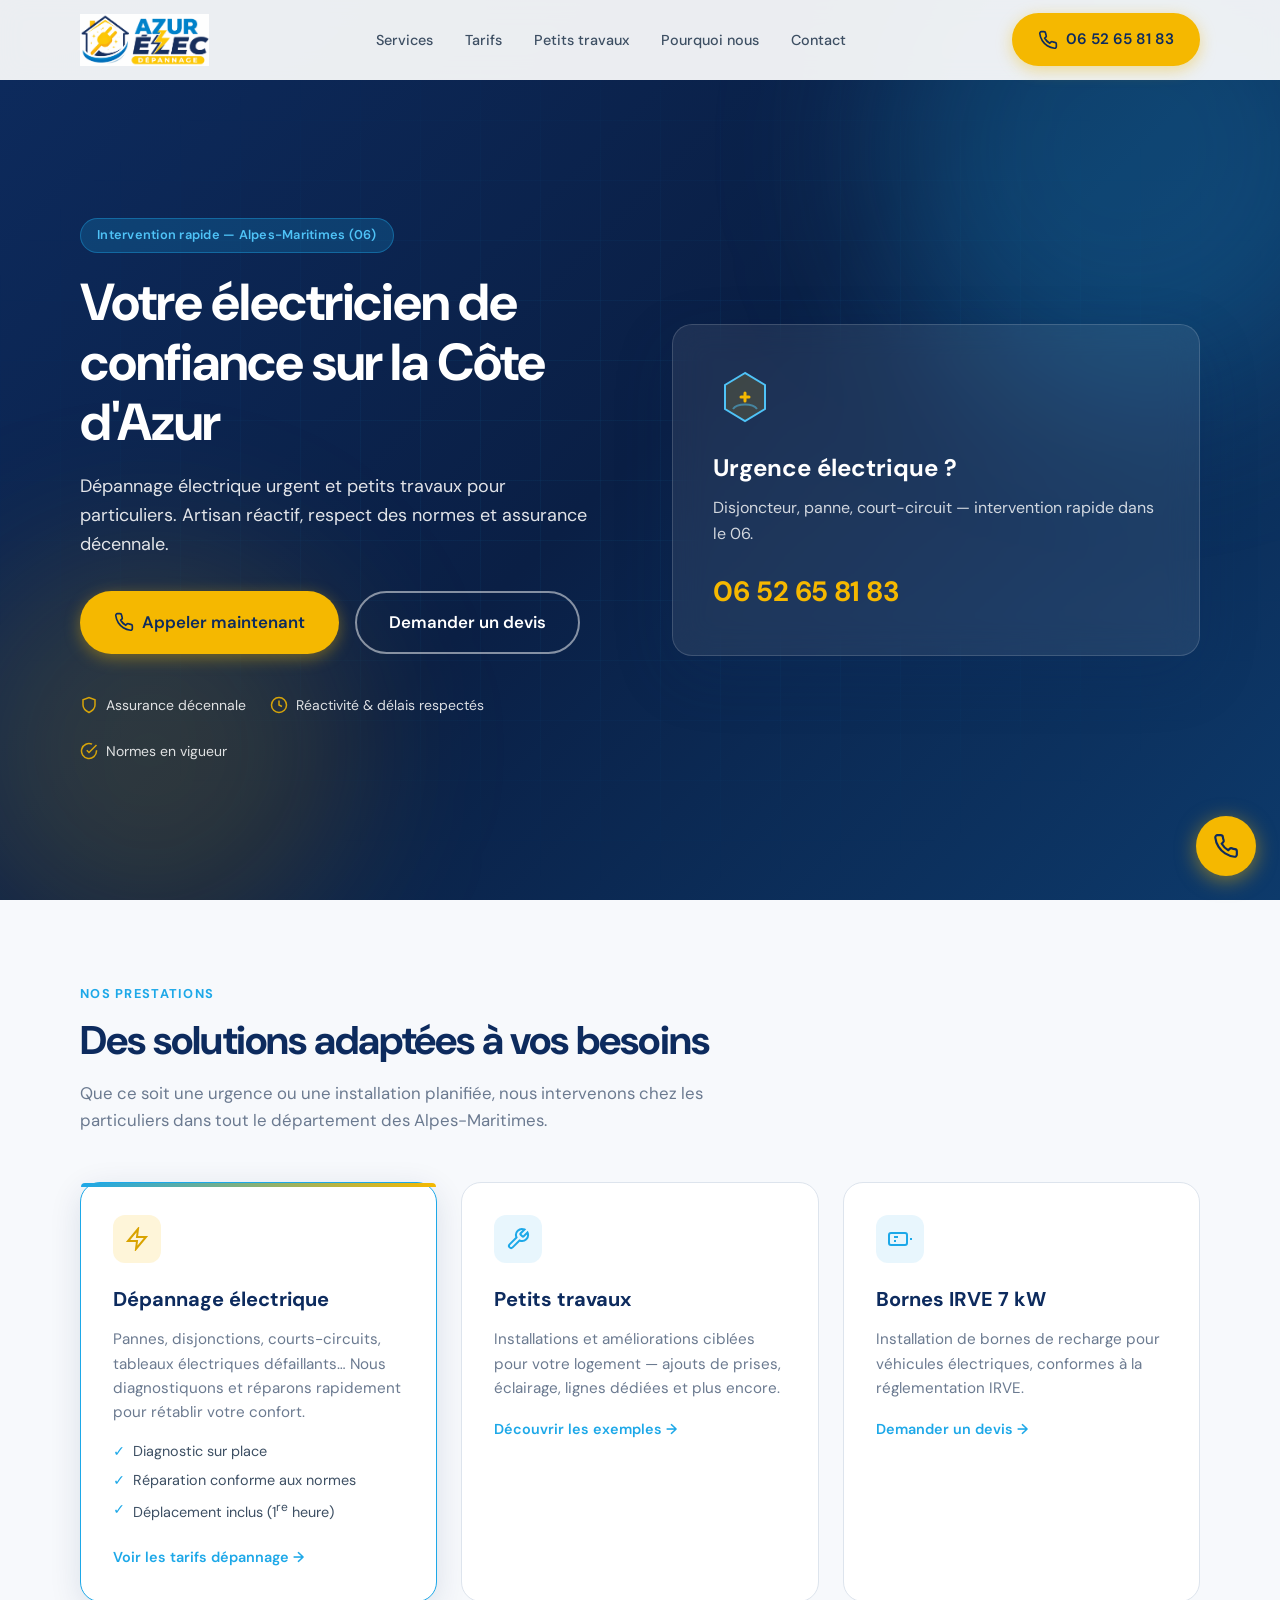
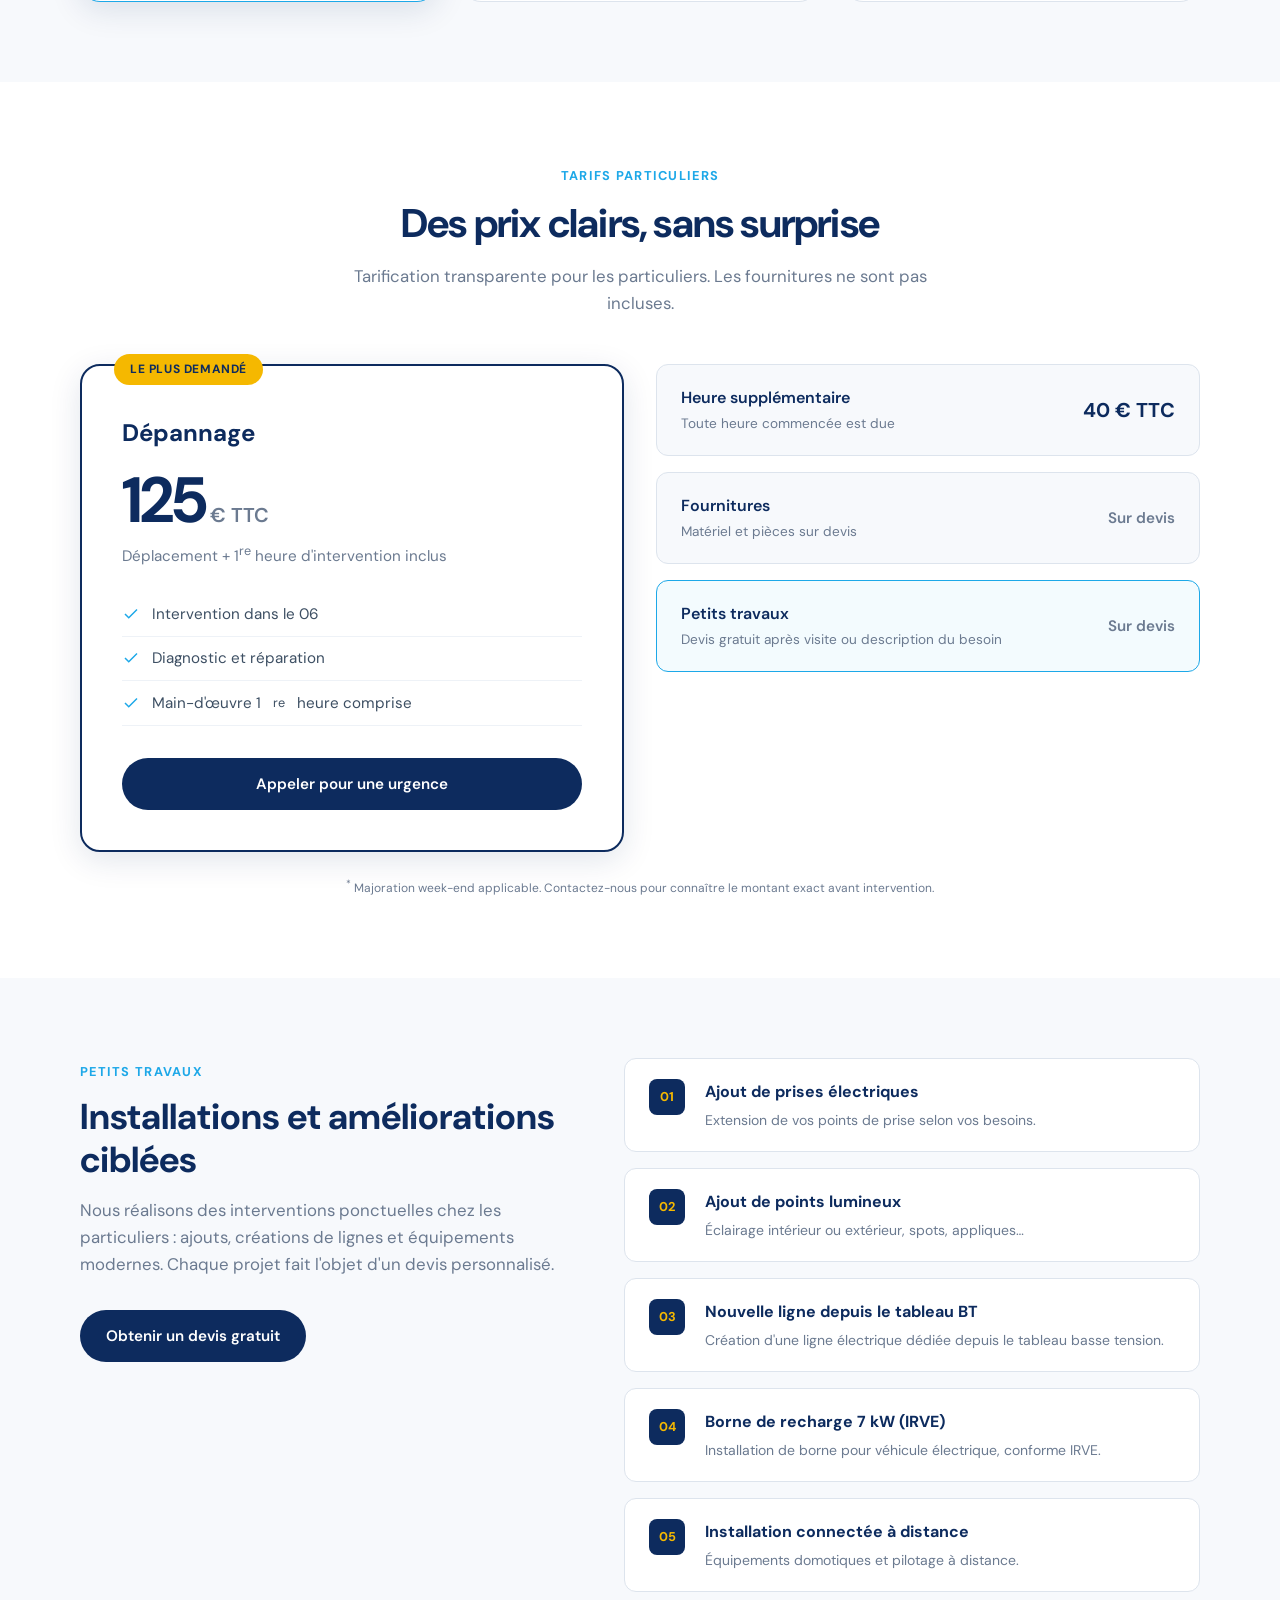
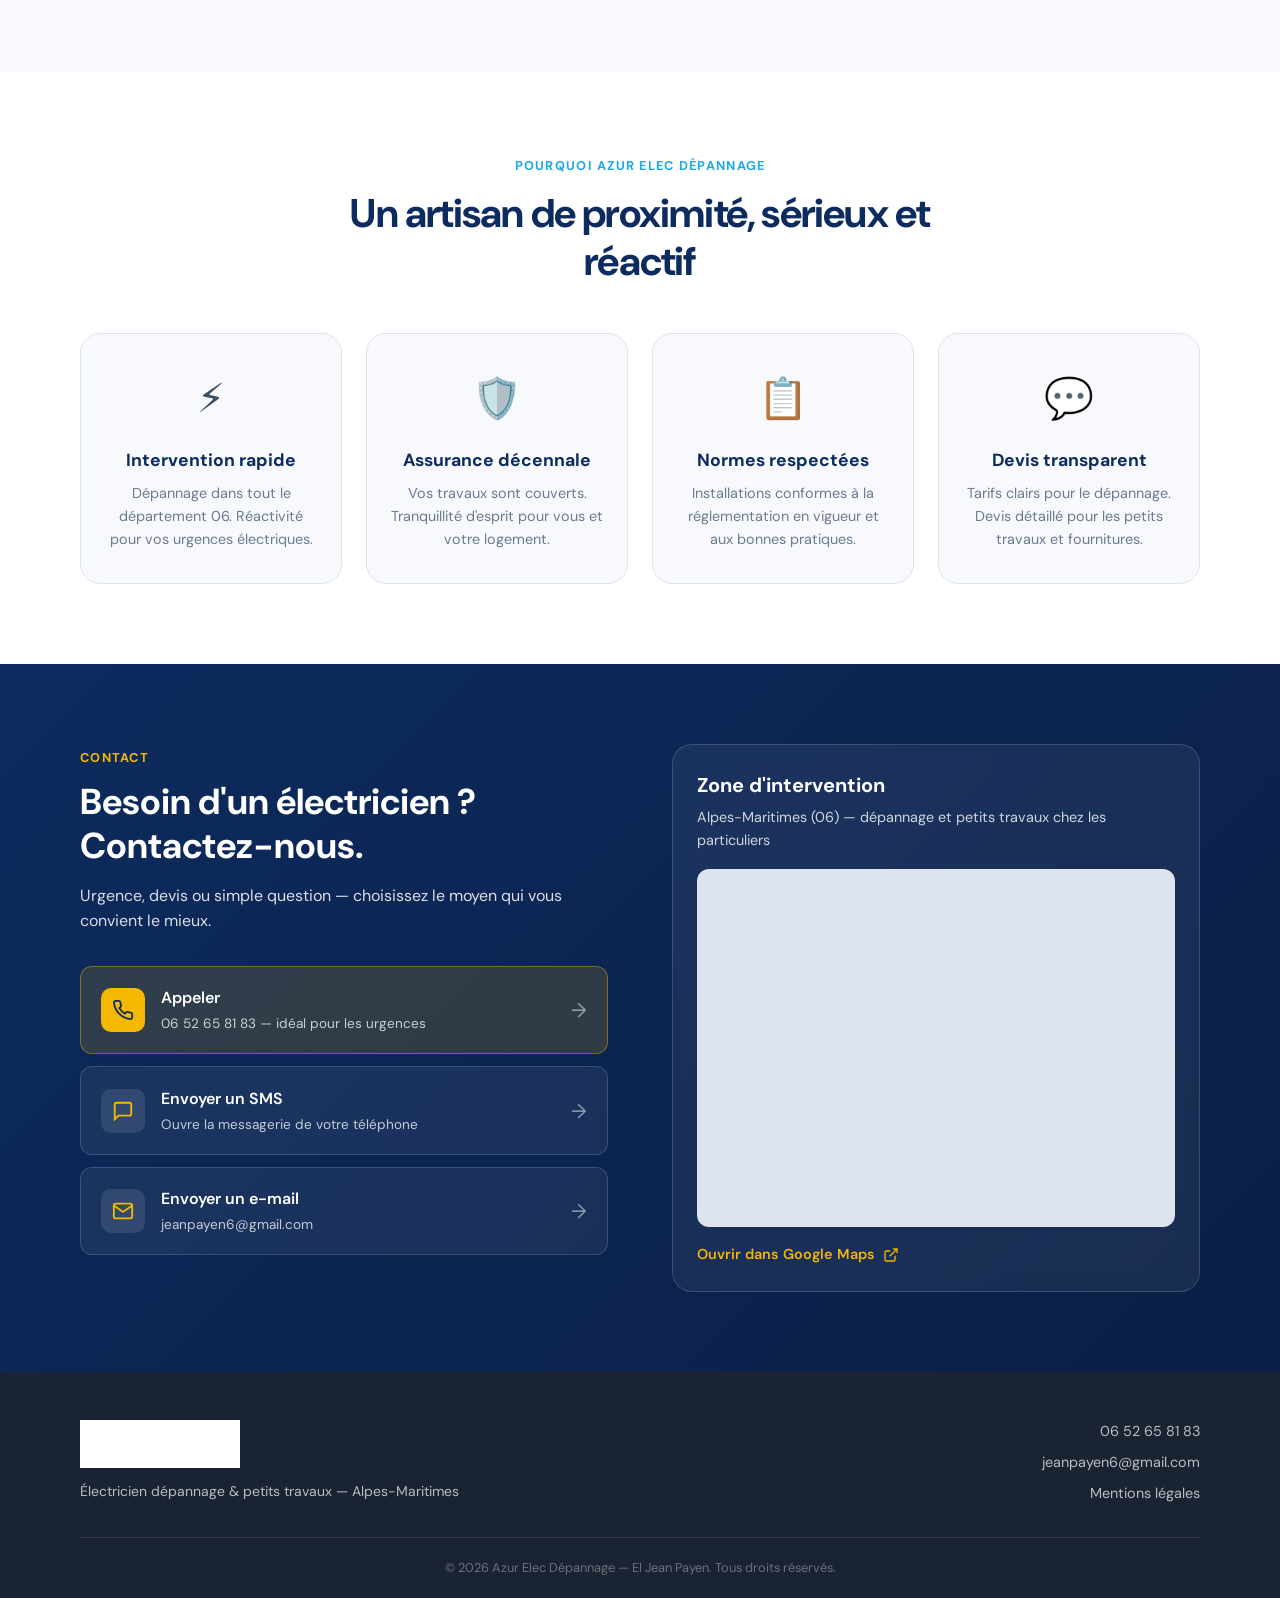
==== site/index.html @ 65d7ab47 "Initial commit : site vitrine Azur Elec Depannage. Deploiement GitHub Pages depuis le dossier site/." ====
<!DOCTYPE html>
<html lang="fr">
<head>
  <meta charset="UTF-8">
  <meta name="viewport" content="width=device-width, initial-scale=1.0">
  <meta name="description" content="Azur Elec Dépannage — électricien dépannage et petits travaux dans les Alpes-Maritimes (06). Intervention rapide, devis transparent. Appelez le 06 52 65 81 83.">
  <meta name="theme-color" content="#0d2b5e">
  <title>Azur Elec Dépannage | Électricien dépannage 06</title>
  <link rel="preconnect" href="https://fonts.googleapis.com">
  <link rel="preconnect" href="https://fonts.gstatic.com" crossorigin>
  <link href="https://fonts.googleapis.com/css2?family=DM+Sans:ital,opsz,wght@0,9..40,400;0,9..40,500;0,9..40,600;0,9..40,700;1,9..40,400&display=swap" rel="stylesheet">
  <link rel="stylesheet" href="css/style.css">
  <link rel="icon" href="assets/logo.png" type="image/png">
  <script type="application/ld+json">
  {
    "@context": "https://schema.org",
    "@type": "Electrician",
    "name": "Azur Elec Dépannage",
    "legalName": "EI Jean Payen",
    "telephone": "+33652658183",
    "email": "jeanpayen6@gmail.com",
    "address": {
      "@type": "PostalAddress",
      "streetAddress": "60 rue François 1er",
      "addressLocality": "Paris",
      "postalCode": "75008",
      "addressCountry": "FR"
    },
    "areaServed": {
      "@type": "AdministrativeArea",
      "name": "Alpes-Maritimes"
    },
    "priceRange": "€€"
  }
  </script>
</head>
<body>
  <a class="skip-link" href="#contenu">Aller au contenu</a>

  <header class="header" id="header">
    <div class="header__inner container">
      <a href="#" class="header__brand" aria-label="Azur Elec Dépannage — Accueil">
        <img src="assets/logo.png" alt="Azur Elec Dépannage" width="200" height="72">
      </a>
      <nav class="nav" id="nav" aria-label="Navigation principale">
        <ul class="nav__list">
          <li><a href="#services">Services</a></li>
          <li><a href="#tarifs">Tarifs</a></li>
          <li><a href="#petits-travaux">Petits travaux</a></li>
          <li><a href="#pourquoi">Pourquoi nous</a></li>
          <li><a href="#contact">Contact</a></li>
        </ul>
      </nav>
      <a href="tel:0652658183" class="btn btn--accent header__cta">
        <svg class="icon" viewBox="0 0 24 24" fill="none" stroke="currentColor" stroke-width="2" aria-hidden="true"><path d="M22 16.92v3a2 2 0 0 1-2.18 2 19.79 19.79 0 0 1-8.63-3.07 19.5 19.5 0 0 1-6-6 19.79 19.79 0 0 1-3.07-8.67A2 2 0 0 1 4.11 2h3a2 2 0 0 1 2 1.72c.127.96.361 1.903.7 2.81a2 2 0 0 1-.45 2.11L8.09 9.91a16 16 0 0 0 6 6l1.27-1.27a2 2 0 0 1 2.11-.45c.907.339 1.85.573 2.81.7A2 2 0 0 1 22 16.92z"/></svg>
        06 52 65 81 83
      </a>
      <button class="burger" id="burger" type="button" aria-label="Ouvrir le menu" aria-expanded="false" aria-controls="nav">
        <span></span><span></span><span></span>
      </button>
    </div>
  </header>

  <main id="contenu">
    <section class="hero">
      <div class="hero__bg" aria-hidden="true">
        <div class="hero__grid"></div>
        <div class="hero__glow hero__glow--1"></div>
        <div class="hero__glow hero__glow--2"></div>
      </div>
      <div class="container hero__content">
        <div class="hero__text">
          <span class="badge">Intervention rapide — Alpes-Maritimes (06)</span>
          <h1>Votre électricien de confiance sur la Côte d'Azur</h1>
          <p class="hero__lead">
            Dépannage électrique urgent et petits travaux pour particuliers.
            Artisan réactif, respect des normes et assurance décennale.
          </p>
          <div class="hero__actions">
            <a href="tel:0652658183" class="btn btn--accent btn--lg">
              <svg class="icon" viewBox="0 0 24 24" fill="none" stroke="currentColor" stroke-width="2" aria-hidden="true"><path d="M22 16.92v3a2 2 0 0 1-2.18 2 19.79 19.79 0 0 1-8.63-3.07 19.5 19.5 0 0 1-6-6 19.79 19.79 0 0 1-3.07-8.67A2 2 0 0 1 4.11 2h3a2 2 0 0 1 2 1.72c.127.96.361 1.903.7 2.81a2 2 0 0 1-.45 2.11L8.09 9.91a16 16 0 0 0 6 6l1.27-1.27a2 2 0 0 1 2.11-.45c.907.339 1.85.573 2.81.7A2 2 0 0 1 22 16.92z"/></svg>
              Appeler maintenant
            </a>
            <a href="#contact" class="btn btn--outline btn--lg btn--light">Demander un devis</a>
          </div>
          <ul class="hero__trust">
            <li>
              <svg viewBox="0 0 24 24" fill="none" stroke="currentColor" stroke-width="2" aria-hidden="true"><path d="M12 22s8-4 8-10V5l-8-3-8 3v7c0 6 8 10 8 10z"/></svg>
              Assurance décennale
            </li>
            <li>
              <svg viewBox="0 0 24 24" fill="none" stroke="currentColor" stroke-width="2" aria-hidden="true"><circle cx="12" cy="12" r="10"/><polyline points="12 6 12 12 16 14"/></svg>
              Réactivité &amp; délais respectés
            </li>
            <li>
              <svg viewBox="0 0 24 24" fill="none" stroke="currentColor" stroke-width="2" aria-hidden="true"><path d="M22 11.08V12a10 10 0 1 1-5.93-9.14"/><polyline points="22 4 12 14.01 9 11.01"/></svg>
              Normes en vigueur
            </li>
          </ul>
        </div>
        <div class="hero__visual" aria-hidden="true">
          <div class="hero__card">
            <div class="hero__card-icon">
              <svg viewBox="0 0 64 64" fill="none" aria-hidden="true">
                <path d="M32 8L12 20v24l20 12 20-12V20L32 8z" stroke="currentColor" stroke-width="2" fill="rgba(245,184,0,0.15)"/>
                <path d="M28 32h8M32 28v8" stroke="#f5b800" stroke-width="3" stroke-linecap="round"/>
                <path d="M20 44c4-6 20-6 24 0" stroke="currentColor" stroke-width="2" opacity="0.5"/>
              </svg>
            </div>
            <p class="hero__card-title">Urgence électrique ?</p>
            <p class="hero__card-text">Disjoncteur, panne, court-circuit — intervention rapide dans le 06.</p>
            <a href="tel:0652658183" class="hero__card-phone">06 52 65 81 83</a>
          </div>
        </div>
      </div>
    </section>

    <section class="section section--alt" id="services">
      <div class="container">
        <header class="section__header">
          <span class="section__label">Nos prestations</span>
          <h2>Des solutions adaptées à vos besoins</h2>
          <p>Que ce soit une urgence ou une installation planifiée, nous intervenons chez les particuliers dans tout le département des Alpes-Maritimes.</p>
        </header>
        <div class="cards">
          <article class="card card--featured">
            <div class="card__icon card__icon--yellow" aria-hidden="true">
              <svg viewBox="0 0 24 24" fill="none" stroke="currentColor" stroke-width="2"><polygon points="13 2 3 14 12 14 11 22 21 10 12 10 13 2"/></svg>
            </div>
            <h3>Dépannage électrique</h3>
            <p>Pannes, disjonctions, courts-circuits, tableaux électriques défaillants… Nous diagnostiquons et réparons rapidement pour rétablir votre confort.</p>
            <ul class="card__list">
              <li>Diagnostic sur place</li>
              <li>Réparation conforme aux normes</li>
              <li>Déplacement inclus (1<sup>re</sup> heure)</li>
            </ul>
            <a href="#tarifs" class="card__link">Voir les tarifs dépannage →</a>
          </article>
          <article class="card">
            <div class="card__icon" aria-hidden="true">
              <svg viewBox="0 0 24 24" fill="none" stroke="currentColor" stroke-width="2"><path d="M14.7 6.3a1 1 0 0 0 0 1.4l1.6 1.6a1 1 0 0 0 1.4 0l3.77-3.77a6 6 0 0 1-7.94 7.94l-6.91 6.91a2.12 2.12 0 0 1-3-3l6.91-6.91a6 6 0 0 1 7.94-7.94l-3.76 3.76z"/></svg>
            </div>
            <h3>Petits travaux</h3>
            <p>Installations et améliorations ciblées pour votre logement — ajouts de prises, éclairage, lignes dédiées et plus encore.</p>
            <a href="#petits-travaux" class="card__link">Découvrir les exemples →</a>
          </article>
          <article class="card">
            <div class="card__icon" aria-hidden="true">
              <svg viewBox="0 0 24 24" fill="none" stroke="currentColor" stroke-width="2"><rect x="1" y="6" width="18" height="12" rx="2"/><line x1="23" y1="13" x2="23" y2="11"/><path d="M6 10h4M6 14h2"/></svg>
            </div>
            <h3>Bornes IRVE 7 kW</h3>
            <p>Installation de bornes de recharge pour véhicules électriques, conformes à la réglementation IRVE.</p>
            <a href="#contact" class="card__link">Demander un devis →</a>
          </article>
        </div>
      </div>
    </section>

    <section class="section" id="tarifs">
      <div class="container">
        <header class="section__header section__header--center">
          <span class="section__label">Tarifs particuliers</span>
          <h2>Des prix clairs, sans surprise</h2>
          <p>Tarification transparente pour les particuliers. Les fournitures ne sont pas incluses.</p>
        </header>
        <div class="pricing">
          <div class="pricing__main">
            <div class="pricing__badge">Le plus demandé</div>
            <h3>Dépannage</h3>
            <div class="pricing__price">
              <span class="pricing__amount">125</span>
              <span class="pricing__currency">€ TTC</span>
            </div>
            <p class="pricing__includes">Déplacement + 1<sup>re</sup> heure d'intervention inclus</p>
            <ul class="pricing__features">
              <li>
                <svg viewBox="0 0 24 24" fill="none" stroke="currentColor" stroke-width="2" aria-hidden="true"><polyline points="20 6 9 17 4 12"/></svg>
                Intervention dans le 06
              </li>
              <li>
                <svg viewBox="0 0 24 24" fill="none" stroke="currentColor" stroke-width="2" aria-hidden="true"><polyline points="20 6 9 17 4 12"/></svg>
                Diagnostic et réparation
              </li>
              <li>
                <svg viewBox="0 0 24 24" fill="none" stroke="currentColor" stroke-width="2" aria-hidden="true"><polyline points="20 6 9 17 4 12"/></svg>
                Main-d'œuvre 1<sup>re</sup> heure comprise
              </li>
            </ul>
            <a href="tel:0652658183" class="btn btn--primary btn--block">Appeler pour une urgence</a>
          </div>
          <div class="pricing__side">
            <div class="pricing__row">
              <div>
                <h4>Heure supplémentaire</h4>
                <p>Toute heure commencée est due</p>
              </div>
              <span class="pricing__row-price">40 € TTC</span>
            </div>
            <div class="pricing__row">
              <div>
                <h4>Fournitures</h4>
                <p>Matériel et pièces sur devis</p>
              </div>
              <span class="pricing__row-price pricing__row-price--muted">Sur devis</span>
            </div>
            <div class="pricing__row pricing__row--highlight">
              <div>
                <h4>Petits travaux</h4>
                <p>Devis gratuit après visite ou description du besoin</p>
              </div>
              <span class="pricing__row-price pricing__row-price--muted">Sur devis</span>
            </div>
          </div>
        </div>
        <p class="pricing__footnote">
          <sup>*</sup> Majoration week-end applicable. Contactez-nous pour connaître le montant exact avant intervention.
        </p>
      </div>
    </section>

    <section class="section section--alt" id="petits-travaux">
      <div class="container">
        <div class="split">
          <div class="split__content">
            <span class="section__label">Petits travaux</span>
            <h2>Installations et améliorations ciblées</h2>
            <p>Nous réalisons des interventions ponctuelles chez les particuliers : ajouts, créations de lignes et équipements modernes. Chaque projet fait l'objet d'un devis personnalisé.</p>
            <a href="#contact" class="btn btn--primary">Obtenir un devis gratuit</a>
          </div>
          <ul class="examples">
            <li class="examples__item">
              <span class="examples__num">01</span>
              <div>
                <strong>Ajout de prises électriques</strong>
                <p>Extension de vos points de prise selon vos besoins.</p>
              </div>
            </li>
            <li class="examples__item">
              <span class="examples__num">02</span>
              <div>
                <strong>Ajout de points lumineux</strong>
                <p>Éclairage intérieur ou extérieur, spots, appliques…</p>
              </div>
            </li>
            <li class="examples__item">
              <span class="examples__num">03</span>
              <div>
                <strong>Nouvelle ligne depuis le tableau BT</strong>
                <p>Création d'une ligne électrique dédiée depuis le tableau basse tension.</p>
              </div>
            </li>
            <li class="examples__item">
              <span class="examples__num">04</span>
              <div>
                <strong>Borne de recharge 7 kW (IRVE)</strong>
                <p>Installation de borne pour véhicule électrique, conforme IRVE.</p>
              </div>
            </li>
            <li class="examples__item">
              <span class="examples__num">05</span>
              <div>
                <strong>Installation connectée à distance</strong>
                <p>Équipements domotiques et pilotage à distance.</p>
              </div>
            </li>
          </ul>
        </div>
      </div>
    </section>

    <section class="section" id="pourquoi">
      <div class="container">
        <header class="section__header section__header--center">
          <span class="section__label">Pourquoi Azur Elec Dépannage</span>
          <h2>Un artisan de proximité, sérieux et réactif</h2>
        </header>
        <div class="features">
          <div class="feature">
            <div class="feature__icon" aria-hidden="true">⚡</div>
            <h3>Intervention rapide</h3>
            <p>Dépannage dans tout le département 06. Réactivité pour vos urgences électriques.</p>
          </div>
          <div class="feature">
            <div class="feature__icon" aria-hidden="true">🛡️</div>
            <h3>Assurance décennale</h3>
            <p>Vos travaux sont couverts. Tranquillité d'esprit pour vous et votre logement.</p>
          </div>
          <div class="feature">
            <div class="feature__icon" aria-hidden="true">📋</div>
            <h3>Normes respectées</h3>
            <p>Installations conformes à la réglementation en vigueur et aux bonnes pratiques.</p>
          </div>
          <div class="feature">
            <div class="feature__icon" aria-hidden="true">💬</div>
            <h3>Devis transparent</h3>
            <p>Tarifs clairs pour le dépannage. Devis détaillé pour les petits travaux et fournitures.</p>
          </div>
        </div>
      </div>
    </section>

    <section class="section section--cta" id="contact">
      <div class="container">
        <div class="contact-grid">
          <div class="contact-info">
            <span class="section__label section__label--light">Contact</span>
            <h2>Besoin d'un électricien ? Contactez-nous.</h2>
            <p>Urgence, devis ou simple question — choisissez le moyen qui vous convient le mieux.</p>

            <div class="contact-actions">
              <a href="tel:+33652658183" class="contact-action contact-action--primary">
                <span class="contact-action__icon" aria-hidden="true">
                  <svg viewBox="0 0 24 24" fill="none" stroke="currentColor" stroke-width="2"><path d="M22 16.92v3a2 2 0 0 1-2.18 2 19.79 19.79 0 0 1-8.63-3.07 19.5 19.5 0 0 1-6-6 19.79 19.79 0 0 1-3.07-8.67A2 2 0 0 1 4.11 2h3a2 2 0 0 1 2 1.72c.127.96.361 1.903.7 2.81a2 2 0 0 1-.45 2.11L8.09 9.91a16 16 0 0 0 6 6l1.27-1.27a2 2 0 0 1 2.11-.45c.907.339 1.85.573 2.81.7A2 2 0 0 1 22 16.92z"/></svg>
                </span>
                <span class="contact-action__body">
                  <strong>Appeler</strong>
                  <span>06 52 65 81 83 — idéal pour les urgences</span>
                </span>
                <span class="contact-action__arrow" aria-hidden="true">→</span>
              </a>

              <a href="sms:+33652658183?body=Bonjour%2C%20je%20souhaite%20vous%20contacter%20pour%20%3A%20" class="contact-action">
                <span class="contact-action__icon" aria-hidden="true">
                  <svg viewBox="0 0 24 24" fill="none" stroke="currentColor" stroke-width="2"><path d="M21 15a2 2 0 0 1-2 2H7l-4 4V5a2 2 0 0 1 2-2h14a2 2 0 0 1 2 2z"/></svg>
                </span>
                <span class="contact-action__body">
                  <strong>Envoyer un SMS</strong>
                  <span>Ouvre la messagerie de votre téléphone</span>
                </span>
                <span class="contact-action__arrow" aria-hidden="true">→</span>
              </a>

              <a href="mailto:jeanpayen6@gmail.com?subject=Demande%20Azur%20Elec%20D%C3%A9pannage" class="contact-action">
                <span class="contact-action__icon" aria-hidden="true">
                  <svg viewBox="0 0 24 24" fill="none" stroke="currentColor" stroke-width="2"><path d="M4 4h16c1.1 0 2 .9 2 2v12c0 1.1-.9 2-2 2H4c-1.1 0-2-.9-2-2V6c0-1.1.9-2 2-2z"/><polyline points="22,6 12,13 2,6"/></svg>
                </span>
                <span class="contact-action__body">
                  <strong>Envoyer un e-mail</strong>
                  <span>jeanpayen6@gmail.com</span>
                </span>
                <span class="contact-action__arrow" aria-hidden="true">→</span>
              </a>
            </div>
          </div>
          <div class="contact-map reveal">
            <div class="contact-map__header">
              <h3>Zone d'intervention</h3>
              <p>Alpes-Maritimes (06) — dépannage et petits travaux chez les particuliers</p>
            </div>
            <div class="contact-map__frame">
              <iframe
                title="Carte — zone d'intervention Alpes-Maritimes (06)"
                src="https://maps.google.com/maps?q=Alpes-Maritimes,+France&amp;hl=fr&amp;z=9&amp;output=embed"
                loading="lazy"
                referrerpolicy="no-referrer-when-downgrade"
                allowfullscreen>
              </iframe>
            </div>
            <a
              href="https://www.google.com/maps/search/?api=1&amp;query=Alpes-Maritimes,France"
              class="contact-map__link"
              target="_blank"
              rel="noopener noreferrer">
              Ouvrir dans Google Maps
              <svg viewBox="0 0 24 24" fill="none" stroke="currentColor" stroke-width="2" aria-hidden="true"><path d="M18 13v6a2 2 0 0 1-2 2H5a2 2 0 0 1-2-2V8a2 2 0 0 1 2-2h6"/><polyline points="15 3 21 3 21 9"/><line x1="10" y1="14" x2="21" y2="3"/></svg>
            </a>
          </div>
        </div>
      </div>
    </section>
  </main>

  <footer class="footer">
    <div class="container footer__inner">
      <div class="footer__brand">
        <img src="assets/logo.png" alt="Azur Elec Dépannage" width="160" height="58">
        <p>Électricien dépannage &amp; petits travaux — Alpes-Maritimes</p>
      </div>
      <div class="footer__links">
        <a href="tel:0652658183">06 52 65 81 83</a>
        <a href="mailto:jeanpayen6@gmail.com">jeanpayen6@gmail.com</a>
        <a href="mentions-legales.html">Mentions légales</a>
      </div>
    </div>
    <div class="footer__bottom container">
      <p>&copy; <span id="year"></span> Azur Elec Dépannage — EI Jean Payen. Tous droits réservés.</p>
    </div>
  </footer>

  <a href="tel:0652658183" class="fab" aria-label="Appeler le 06 52 65 81 83">
    <svg viewBox="0 0 24 24" fill="none" stroke="currentColor" stroke-width="2" aria-hidden="true"><path d="M22 16.92v3a2 2 0 0 1-2.18 2 19.79 19.79 0 0 1-8.63-3.07 19.5 19.5 0 0 1-6-6 19.79 19.79 0 0 1-3.07-8.67A2 2 0 0 1 4.11 2h3a2 2 0 0 1 2 1.72c.127.96.361 1.903.7 2.81a2 2 0 0 1-.45 2.11L8.09 9.91a16 16 0 0 0 6 6l1.27-1.27a2 2 0 0 1 2.11-.45c.907.339 1.85.573 2.81.7A2 2 0 0 1 22 16.92z"/></svg>
  </a>

  <script src="js/main.js"></script>
</body>
</html>
---- site/css/style.css ----
/* Azur Elec Dépannage — Site vitrine */

:root {
  --navy: #0d2b5e;
  --navy-light: #1a3d6e;
  --azure: #1da8e8;
  --azure-light: #4fc3f7;
  --yellow: #f5b800;
  --yellow-dark: #d9a300;
  --white: #ffffff;
  --gray-50: #f7f9fc;
  --gray-100: #eef2f7;
  --gray-200: #dde4ed;
  --gray-500: #6b7a90;
  --gray-700: #3d4f63;
  --gray-900: #1a2332;
  --shadow-sm: 0 2px 8px rgba(13, 43, 94, 0.08);
  --shadow-md: 0 8px 32px rgba(13, 43, 94, 0.12);
  --shadow-lg: 0 20px 60px rgba(13, 43, 94, 0.18);
  --radius: 12px;
  --radius-lg: 20px;
  --font: 'DM Sans', system-ui, -apple-system, sans-serif;
  --header-h: 80px;
  --transition: 0.25s cubic-bezier(0.4, 0, 0.2, 1);
}

*, *::before, *::after {
  box-sizing: border-box;
  margin: 0;
  padding: 0;
}

html {
  scroll-behavior: smooth;
  scroll-padding-top: var(--header-h);
}

body {
  font-family: var(--font);
  font-size: 1rem;
  line-height: 1.6;
  color: var(--gray-700);
  background: var(--white);
  -webkit-font-smoothing: antialiased;
}

img {
  max-width: 100%;
  height: auto;
  display: block;
}

a {
  color: inherit;
  text-decoration: none;
}

ul { list-style: none; }

.container {
  width: min(1120px, 100% - 2rem);
  margin-inline: auto;
}

.skip-link {
  position: absolute;
  top: -100%;
  left: 1rem;
  z-index: 9999;
  padding: 0.75rem 1.25rem;
  background: var(--yellow);
  color: var(--navy);
  font-weight: 600;
  border-radius: var(--radius);
  transition: top var(--transition);
}

.skip-link:focus {
  top: 1rem;
}

/* Buttons */
.btn {
  display: inline-flex;
  align-items: center;
  justify-content: center;
  gap: 0.5rem;
  padding: 0.75rem 1.5rem;
  font-family: var(--font);
  font-size: 0.95rem;
  font-weight: 600;
  border-radius: 50px;
  border: 2px solid transparent;
  cursor: pointer;
  transition: transform var(--transition), box-shadow var(--transition), background var(--transition);
  white-space: nowrap;
}

.btn:hover {
  transform: translateY(-2px);
}

.btn--accent {
  background: var(--yellow);
  color: var(--navy);
  box-shadow: 0 4px 16px rgba(245, 184, 0, 0.4);
}

.btn--accent:hover {
  background: var(--yellow-dark);
  box-shadow: 0 6px 24px rgba(245, 184, 0, 0.5);
}

.btn--primary {
  background: var(--navy);
  color: var(--white);
}

.btn--primary:hover {
  background: var(--navy-light);
}

.btn--outline {
  background: transparent;
  border-color: var(--navy);
  color: var(--navy);
}

.btn--outline.btn--light {
  border-color: rgba(255, 255, 255, 0.5);
  color: var(--white);
}

.btn--outline.btn--light:hover {
  background: rgba(255, 255, 255, 0.1);
  border-color: var(--white);
}

.btn--lg {
  padding: 1rem 2rem;
  font-size: 1.05rem;
}

.btn--block {
  width: 100%;
}

.icon {
  width: 1.25rem;
  height: 1.25rem;
  flex-shrink: 0;
}

/* Header */
.header {
  position: fixed;
  top: 0;
  left: 0;
  right: 0;
  z-index: 1000;
  height: var(--header-h);
  background: rgba(255, 255, 255, 0.92);
  backdrop-filter: blur(12px);
  border-bottom: 1px solid transparent;
  transition: border-color var(--transition), box-shadow var(--transition);
}

.header--scrolled {
  border-color: var(--gray-200);
  box-shadow: var(--shadow-sm);
}

.header__inner {
  display: flex;
  align-items: center;
  justify-content: space-between;
  height: 100%;
  gap: 1.5rem;
}

.header__brand img {
  height: 52px;
  width: auto;
}

.nav__list {
  display: flex;
  gap: 2rem;
}

.nav__list a {
  font-size: 0.9rem;
  font-weight: 500;
  color: var(--gray-700);
  transition: color var(--transition);
}

.nav__list a:hover {
  color: var(--azure);
}

.header__cta {
  flex-shrink: 0;
}

.burger {
  display: none;
  flex-direction: column;
  justify-content: center;
  gap: 5px;
  width: 40px;
  height: 40px;
  background: none;
  border: none;
  cursor: pointer;
  padding: 4px;
}

.burger span {
  display: block;
  width: 100%;
  height: 2px;
  background: var(--navy);
  border-radius: 2px;
  transition: transform var(--transition), opacity var(--transition);
}

.burger[aria-expanded="true"] span:nth-child(1) {
  transform: translateY(7px) rotate(45deg);
}

.burger[aria-expanded="true"] span:nth-child(2) {
  opacity: 0;
}

.burger[aria-expanded="true"] span:nth-child(3) {
  transform: translateY(-7px) rotate(-45deg);
}

/* Hero */
.hero {
  position: relative;
  min-height: 100vh;
  display: flex;
  align-items: center;
  padding-top: var(--header-h);
  overflow: hidden;
  background: linear-gradient(135deg, var(--navy) 0%, #0a1f45 50%, #0d3a6b 100%);
  color: var(--white);
}

.hero__bg {
  position: absolute;
  inset: 0;
  pointer-events: none;
}

.hero__grid {
  position: absolute;
  inset: 0;
  background-image:
    linear-gradient(rgba(29, 168, 232, 0.06) 1px, transparent 1px),
    linear-gradient(90deg, rgba(29, 168, 232, 0.06) 1px, transparent 1px);
  background-size: 60px 60px;
  mask-image: radial-gradient(ellipse 80% 70% at 50% 50%, black 20%, transparent 70%);
}

.hero__glow {
  position: absolute;
  border-radius: 50%;
  filter: blur(80px);
}

.hero__glow--1 {
  width: 500px;
  height: 500px;
  background: rgba(29, 168, 232, 0.25);
  top: -100px;
  right: -100px;
}

.hero__glow--2 {
  width: 400px;
  height: 400px;
  background: rgba(245, 184, 0, 0.15);
  bottom: -50px;
  left: -50px;
}

.hero__content {
  position: relative;
  display: grid;
  grid-template-columns: 1fr 1fr;
  gap: 4rem;
  align-items: center;
  padding-block: 4rem;
}

.hero__text h1 {
  font-size: clamp(2rem, 5vw, 3.25rem);
  font-weight: 700;
  line-height: 1.15;
  margin-bottom: 1.25rem;
  letter-spacing: -0.02em;
}

.hero__lead {
  font-size: 1.125rem;
  opacity: 0.88;
  margin-bottom: 2rem;
  max-width: 520px;
}

.badge {
  display: inline-block;
  padding: 0.4rem 1rem;
  background: rgba(29, 168, 232, 0.2);
  border: 1px solid rgba(29, 168, 232, 0.4);
  border-radius: 50px;
  font-size: 0.8rem;
  font-weight: 600;
  color: var(--azure-light);
  margin-bottom: 1.25rem;
  letter-spacing: 0.02em;
}

.hero__actions {
  display: flex;
  flex-wrap: wrap;
  gap: 1rem;
  margin-bottom: 2.5rem;
}

.hero__trust {
  display: flex;
  flex-wrap: wrap;
  gap: 1.5rem;
}

.hero__trust li {
  display: flex;
  align-items: center;
  gap: 0.5rem;
  font-size: 0.875rem;
  opacity: 0.85;
}

.hero__trust svg {
  width: 1.125rem;
  height: 1.125rem;
  color: var(--yellow);
  flex-shrink: 0;
}

.hero__card {
  background: rgba(255, 255, 255, 0.08);
  border: 1px solid rgba(255, 255, 255, 0.15);
  border-radius: var(--radius-lg);
  padding: 2.5rem;
  backdrop-filter: blur(16px);
  box-shadow: var(--shadow-lg);
}

.hero__card-icon {
  width: 64px;
  height: 64px;
  color: var(--azure-light);
  margin-bottom: 1.25rem;
}

.hero__card-title {
  font-size: 1.5rem;
  font-weight: 700;
  margin-bottom: 0.5rem;
}

.hero__card-text {
  opacity: 0.8;
  margin-bottom: 1.5rem;
}

.hero__card-phone {
  display: inline-block;
  font-size: 1.75rem;
  font-weight: 700;
  color: var(--yellow);
  transition: opacity var(--transition);
}

.hero__card-phone:hover {
  opacity: 0.85;
}

/* Sections */
.section {
  padding: 5rem 0;
}

.section--alt {
  background: var(--gray-50);
}

.section--cta {
  background: linear-gradient(135deg, var(--navy) 0%, #0a1f45 100%);
  color: var(--white);
}

.section__header {
  max-width: 640px;
  margin-bottom: 3rem;
}

.section__header--center {
  text-align: center;
  margin-inline: auto;
}

.section__label {
  display: inline-block;
  font-size: 0.8rem;
  font-weight: 700;
  text-transform: uppercase;
  letter-spacing: 0.1em;
  color: var(--azure);
  margin-bottom: 0.75rem;
}

.section__label--light {
  color: var(--yellow);
}

.section__header h2 {
  font-size: clamp(1.75rem, 4vw, 2.5rem);
  font-weight: 700;
  color: var(--navy);
  line-height: 1.2;
  margin-bottom: 1rem;
  letter-spacing: -0.02em;
}

.section--cta .section__header h2,
.section--cta h2 {
  color: var(--white);
}

.section__header p {
  font-size: 1.05rem;
  color: var(--gray-500);
}

/* Cards */
.cards {
  display: grid;
  grid-template-columns: repeat(3, 1fr);
  gap: 1.5rem;
}

.card {
  background: var(--white);
  border-radius: var(--radius-lg);
  padding: 2rem;
  border: 1px solid var(--gray-200);
  transition: transform var(--transition), box-shadow var(--transition);
}

.card:hover {
  transform: translateY(-4px);
  box-shadow: var(--shadow-md);
}

.card--featured {
  border-color: var(--azure);
  box-shadow: var(--shadow-md);
  position: relative;
}

.card--featured::before {
  content: '';
  position: absolute;
  top: 0;
  left: 0;
  right: 0;
  height: 4px;
  background: linear-gradient(90deg, var(--azure), var(--yellow));
  border-radius: var(--radius-lg) var(--radius-lg) 0 0;
}

.card__icon {
  width: 48px;
  height: 48px;
  display: flex;
  align-items: center;
  justify-content: center;
  background: rgba(29, 168, 232, 0.1);
  color: var(--azure);
  border-radius: var(--radius);
  margin-bottom: 1.25rem;
}

.card__icon svg {
  width: 24px;
  height: 24px;
}

.card__icon--yellow {
  background: rgba(245, 184, 0, 0.15);
  color: var(--yellow-dark);
}

.card h3 {
  font-size: 1.25rem;
  font-weight: 700;
  color: var(--navy);
  margin-bottom: 0.75rem;
}

.card p {
  color: var(--gray-500);
  margin-bottom: 1rem;
  font-size: 0.95rem;
}

.card__list {
  margin-bottom: 1.25rem;
}

.card__list li {
  position: relative;
  padding-left: 1.25rem;
  font-size: 0.9rem;
  color: var(--gray-700);
  margin-bottom: 0.35rem;
}

.card__list li::before {
  content: '✓';
  position: absolute;
  left: 0;
  color: var(--azure);
  font-weight: 700;
}

.card__link {
  font-weight: 600;
  color: var(--azure);
  font-size: 0.9rem;
  transition: color var(--transition);
}

.card__link:hover {
  color: var(--navy);
}

/* Pricing */
.pricing {
  display: grid;
  grid-template-columns: 1fr 1fr;
  gap: 2rem;
  align-items: start;
}

.pricing__main {
  background: var(--white);
  border: 2px solid var(--navy);
  border-radius: var(--radius-lg);
  padding: 2.5rem;
  position: relative;
  box-shadow: var(--shadow-md);
}

.pricing__badge {
  position: absolute;
  top: -12px;
  left: 2rem;
  background: var(--yellow);
  color: var(--navy);
  font-size: 0.75rem;
  font-weight: 700;
  padding: 0.35rem 1rem;
  border-radius: 50px;
  text-transform: uppercase;
  letter-spacing: 0.05em;
}

.pricing__main h3 {
  font-size: 1.5rem;
  color: var(--navy);
  margin-bottom: 1rem;
  margin-top: 0.5rem;
}

.pricing__price {
  display: flex;
  align-items: baseline;
  gap: 0.25rem;
  margin-bottom: 0.5rem;
}

.pricing__amount {
  font-size: 4rem;
  font-weight: 700;
  color: var(--navy);
  line-height: 1;
  letter-spacing: -0.03em;
}

.pricing__currency {
  font-size: 1.25rem;
  font-weight: 600;
  color: var(--gray-500);
}

.pricing__includes {
  color: var(--gray-500);
  margin-bottom: 1.5rem;
  font-size: 0.95rem;
}

.pricing__features {
  margin-bottom: 2rem;
}

.pricing__features li {
  display: flex;
  align-items: center;
  gap: 0.75rem;
  padding: 0.6rem 0;
  border-bottom: 1px solid var(--gray-100);
  font-size: 0.95rem;
  color: var(--gray-700);
}

.pricing__features svg {
  width: 1.125rem;
  height: 1.125rem;
  color: var(--azure);
  flex-shrink: 0;
}

.pricing__side {
  display: flex;
  flex-direction: column;
  gap: 1rem;
}

.pricing__row {
  display: flex;
  justify-content: space-between;
  align-items: center;
  gap: 1rem;
  background: var(--gray-50);
  border: 1px solid var(--gray-200);
  border-radius: var(--radius);
  padding: 1.25rem 1.5rem;
}

.pricing__row--highlight {
  border-color: var(--azure);
  background: rgba(29, 168, 232, 0.05);
}

.pricing__row h4 {
  font-size: 1rem;
  font-weight: 600;
  color: var(--navy);
  margin-bottom: 0.15rem;
}

.pricing__row p {
  font-size: 0.85rem;
  color: var(--gray-500);
}

.pricing__row-price {
  font-size: 1.25rem;
  font-weight: 700;
  color: var(--navy);
  white-space: nowrap;
}

.pricing__row-price--muted {
  font-size: 0.95rem;
  color: var(--gray-500);
  font-weight: 600;
}

.pricing__footnote {
  margin-top: 1.5rem;
  font-size: 0.75rem;
  color: var(--gray-500);
  text-align: center;
}

/* Examples / Split */
.split {
  display: grid;
  grid-template-columns: 1fr 1.2fr;
  gap: 4rem;
  align-items: start;
}

.split__content h2 {
  font-size: clamp(1.75rem, 4vw, 2.25rem);
  font-weight: 700;
  color: var(--navy);
  line-height: 1.2;
  margin-bottom: 1rem;
}

.split__content p {
  color: var(--gray-500);
  margin-bottom: 2rem;
  font-size: 1.05rem;
}

.examples {
  display: flex;
  flex-direction: column;
  gap: 1rem;
}

.examples__item {
  display: flex;
  gap: 1.25rem;
  align-items: flex-start;
  background: var(--white);
  border: 1px solid var(--gray-200);
  border-radius: var(--radius);
  padding: 1.25rem 1.5rem;
  transition: border-color var(--transition), box-shadow var(--transition);
}

.examples__item:hover {
  border-color: var(--azure);
  box-shadow: var(--shadow-sm);
}

.examples__num {
  flex-shrink: 0;
  width: 36px;
  height: 36px;
  display: flex;
  align-items: center;
  justify-content: center;
  background: var(--navy);
  color: var(--yellow);
  font-size: 0.8rem;
  font-weight: 700;
  border-radius: 8px;
}

.examples__item strong {
  display: block;
  color: var(--navy);
  font-size: 1rem;
  margin-bottom: 0.25rem;
}

.examples__item p {
  font-size: 0.875rem;
  color: var(--gray-500);
  margin: 0;
}

/* Features */
.features {
  display: grid;
  grid-template-columns: repeat(4, 1fr);
  gap: 1.5rem;
}

.feature {
  text-align: center;
  padding: 2rem 1.5rem;
  background: var(--gray-50);
  border-radius: var(--radius-lg);
  border: 1px solid var(--gray-200);
  transition: transform var(--transition);
}

.feature:hover {
  transform: translateY(-4px);
}

.feature__icon {
  font-size: 2.5rem;
  margin-bottom: 1rem;
}

.feature h3 {
  font-size: 1.1rem;
  font-weight: 700;
  color: var(--navy);
  margin-bottom: 0.5rem;
}

.feature p {
  font-size: 0.9rem;
  color: var(--gray-500);
}

/* Contact */
.contact-grid {
  display: grid;
  grid-template-columns: 1fr 1fr;
  gap: 4rem;
  align-items: start;
}

.contact-info h2 {
  font-size: clamp(1.75rem, 4vw, 2.25rem);
  font-weight: 700;
  margin-bottom: 1rem;
  line-height: 1.2;
}

.contact-info > p {
  opacity: 0.85;
  margin-bottom: 2rem;
}

.contact-actions {
  display: flex;
  flex-direction: column;
  gap: 0.75rem;
}

.contact-action {
  display: flex;
  align-items: center;
  gap: 1rem;
  padding: 1.15rem 1.25rem;
  background: rgba(255, 255, 255, 0.06);
  border: 1px solid rgba(255, 255, 255, 0.15);
  border-radius: var(--radius);
  transition: transform var(--transition), background var(--transition), border-color var(--transition);
}

.contact-action:hover {
  transform: translateX(4px);
  background: rgba(255, 255, 255, 0.1);
  border-color: rgba(255, 255, 255, 0.3);
}

.contact-action--primary {
  background: rgba(245, 184, 0, 0.15);
  border-color: rgba(245, 184, 0, 0.4);
}

.contact-action--primary:hover {
  background: rgba(245, 184, 0, 0.25);
  border-color: var(--yellow);
}

.contact-action__icon {
  flex-shrink: 0;
  width: 44px;
  height: 44px;
  display: flex;
  align-items: center;
  justify-content: center;
  background: rgba(255, 255, 255, 0.1);
  border-radius: 10px;
  color: var(--yellow);
}

.contact-action--primary .contact-action__icon {
  background: var(--yellow);
  color: var(--navy);
}

.contact-action__icon svg {
  width: 22px;
  height: 22px;
}

.contact-action__body {
  flex: 1;
  display: flex;
  flex-direction: column;
  gap: 0.15rem;
  min-width: 0;
}

.contact-action__body strong {
  font-size: 1rem;
  font-weight: 600;
  color: var(--white);
}

.contact-action__body span {
  font-size: 0.85rem;
  opacity: 0.75;
}

.contact-action__arrow {
  flex-shrink: 0;
  font-size: 1.25rem;
  opacity: 0.5;
  transition: opacity var(--transition), transform var(--transition);
}

.contact-action:hover .contact-action__arrow {
  opacity: 1;
  transform: translateX(4px);
}

.contact-map {
  background: rgba(255, 255, 255, 0.06);
  border: 1px solid rgba(255, 255, 255, 0.15);
  border-radius: var(--radius-lg);
  padding: 1.5rem;
  backdrop-filter: blur(8px);
}

.contact-map__header h3 {
  font-size: 1.25rem;
  font-weight: 700;
  margin-bottom: 0.35rem;
}

.contact-map__header p {
  font-size: 0.9rem;
  opacity: 0.8;
  margin-bottom: 1rem;
}

.contact-map__frame {
  position: relative;
  border-radius: var(--radius);
  overflow: hidden;
  aspect-ratio: 4 / 3;
  background: var(--gray-200);
}

.contact-map__frame iframe {
  position: absolute;
  inset: 0;
  width: 100%;
  height: 100%;
  border: 0;
}

.contact-map__link {
  display: inline-flex;
  align-items: center;
  gap: 0.5rem;
  margin-top: 1rem;
  font-size: 0.9rem;
  font-weight: 600;
  color: var(--yellow);
  transition: opacity var(--transition);
}

.contact-map__link svg {
  width: 1rem;
  height: 1rem;
}

.contact-map__link:hover {
  opacity: 0.85;
}

/* Footer */
.footer {
  background: var(--gray-900);
  color: rgba(255, 255, 255, 0.7);
  padding-top: 3rem;
}

.footer__inner {
  display: flex;
  justify-content: space-between;
  align-items: flex-start;
  gap: 2rem;
  padding-bottom: 2rem;
  border-bottom: 1px solid rgba(255, 255, 255, 0.1);
}

.footer__brand img {
  height: 48px;
  margin-bottom: 0.75rem;
  filter: brightness(0) invert(1);
}

.footer__brand p {
  font-size: 0.875rem;
}

.footer__links {
  display: flex;
  flex-direction: column;
  gap: 0.5rem;
  text-align: right;
}

.footer__links a {
  font-size: 0.9rem;
  transition: color var(--transition);
}

.footer__links a:hover {
  color: var(--yellow);
}

.footer__bottom {
  padding: 1.25rem 0;
  text-align: center;
  font-size: 0.8rem;
  opacity: 0.5;
}

/* FAB */
.fab {
  position: fixed;
  bottom: 1.5rem;
  right: 1.5rem;
  z-index: 900;
  width: 60px;
  height: 60px;
  display: flex;
  align-items: center;
  justify-content: center;
  background: var(--yellow);
  color: var(--navy);
  border-radius: 50%;
  box-shadow: 0 4px 20px rgba(245, 184, 0, 0.5);
  transition: transform var(--transition), box-shadow var(--transition);
}

.fab svg {
  width: 26px;
  height: 26px;
}

.fab:hover {
  transform: scale(1.08);
  box-shadow: 0 6px 28px rgba(245, 184, 0, 0.6);
}

/* Legal page */
.legal-page {
  padding-top: calc(var(--header-h) + 3rem);
  padding-bottom: 4rem;
  min-height: 80vh;
}

.legal-page h1 {
  font-size: 2rem;
  color: var(--navy);
  margin-bottom: 2rem;
}

.legal-page h2 {
  font-size: 1.25rem;
  color: var(--navy);
  margin: 2rem 0 0.75rem;
}

.legal-page p,
.legal-page li {
  color: var(--gray-700);
  margin-bottom: 0.75rem;
  line-height: 1.7;
}

.legal-page a {
  color: var(--azure);
  text-decoration: underline;
}

.legal-back {
  display: inline-flex;
  align-items: center;
  gap: 0.5rem;
  color: var(--azure);
  font-weight: 600;
  margin-bottom: 2rem;
}

.legal-back:hover {
  color: var(--navy);
}

/* Animations */
@keyframes fadeUp {
  from {
    opacity: 0;
    transform: translateY(24px);
  }
  to {
    opacity: 1;
    transform: translateY(0);
  }
}

.reveal {
  opacity: 0;
  transform: translateY(24px);
  transition: opacity 0.6s ease, transform 0.6s ease;
}

.reveal.visible {
  opacity: 1;
  transform: translateY(0);
}

/* Responsive */
@media (max-width: 1024px) {
  .cards { grid-template-columns: 1fr; }
  .features { grid-template-columns: repeat(2, 1fr); }
  .hero__content { grid-template-columns: 1fr; }
  .hero__visual { display: none; }
  .pricing { grid-template-columns: 1fr; }
  .split { grid-template-columns: 1fr; gap: 2rem; }
  .contact-grid { grid-template-columns: 1fr; gap: 2rem; }
}

@media (max-width: 768px) {
  :root { --header-h: 70px; }

  .nav {
    position: fixed;
    top: var(--header-h);
    left: 0;
    right: 0;
    background: var(--white);
    border-bottom: 1px solid var(--gray-200);
    padding: 1.5rem;
    transform: translateY(-120%);
    opacity: 0;
    pointer-events: none;
    transition: transform var(--transition), opacity var(--transition);
  }

  .nav.open {
    transform: translateY(0);
    opacity: 1;
    pointer-events: auto;
  }

  .nav__list {
    flex-direction: column;
    gap: 1rem;
  }

  .header__cta { display: none; }
  .burger { display: flex; }

  .hero__actions { flex-direction: column; }
  .hero__actions .btn { width: 100%; }
  .hero__trust { flex-direction: column; gap: 0.75rem; }

  .features { grid-template-columns: 1fr; }
  .footer__inner { flex-direction: column; }
  .footer__links { text-align: left; }

  .fab {
    bottom: 1rem;
    right: 1rem;
    width: 54px;
    height: 54px;
  }
}
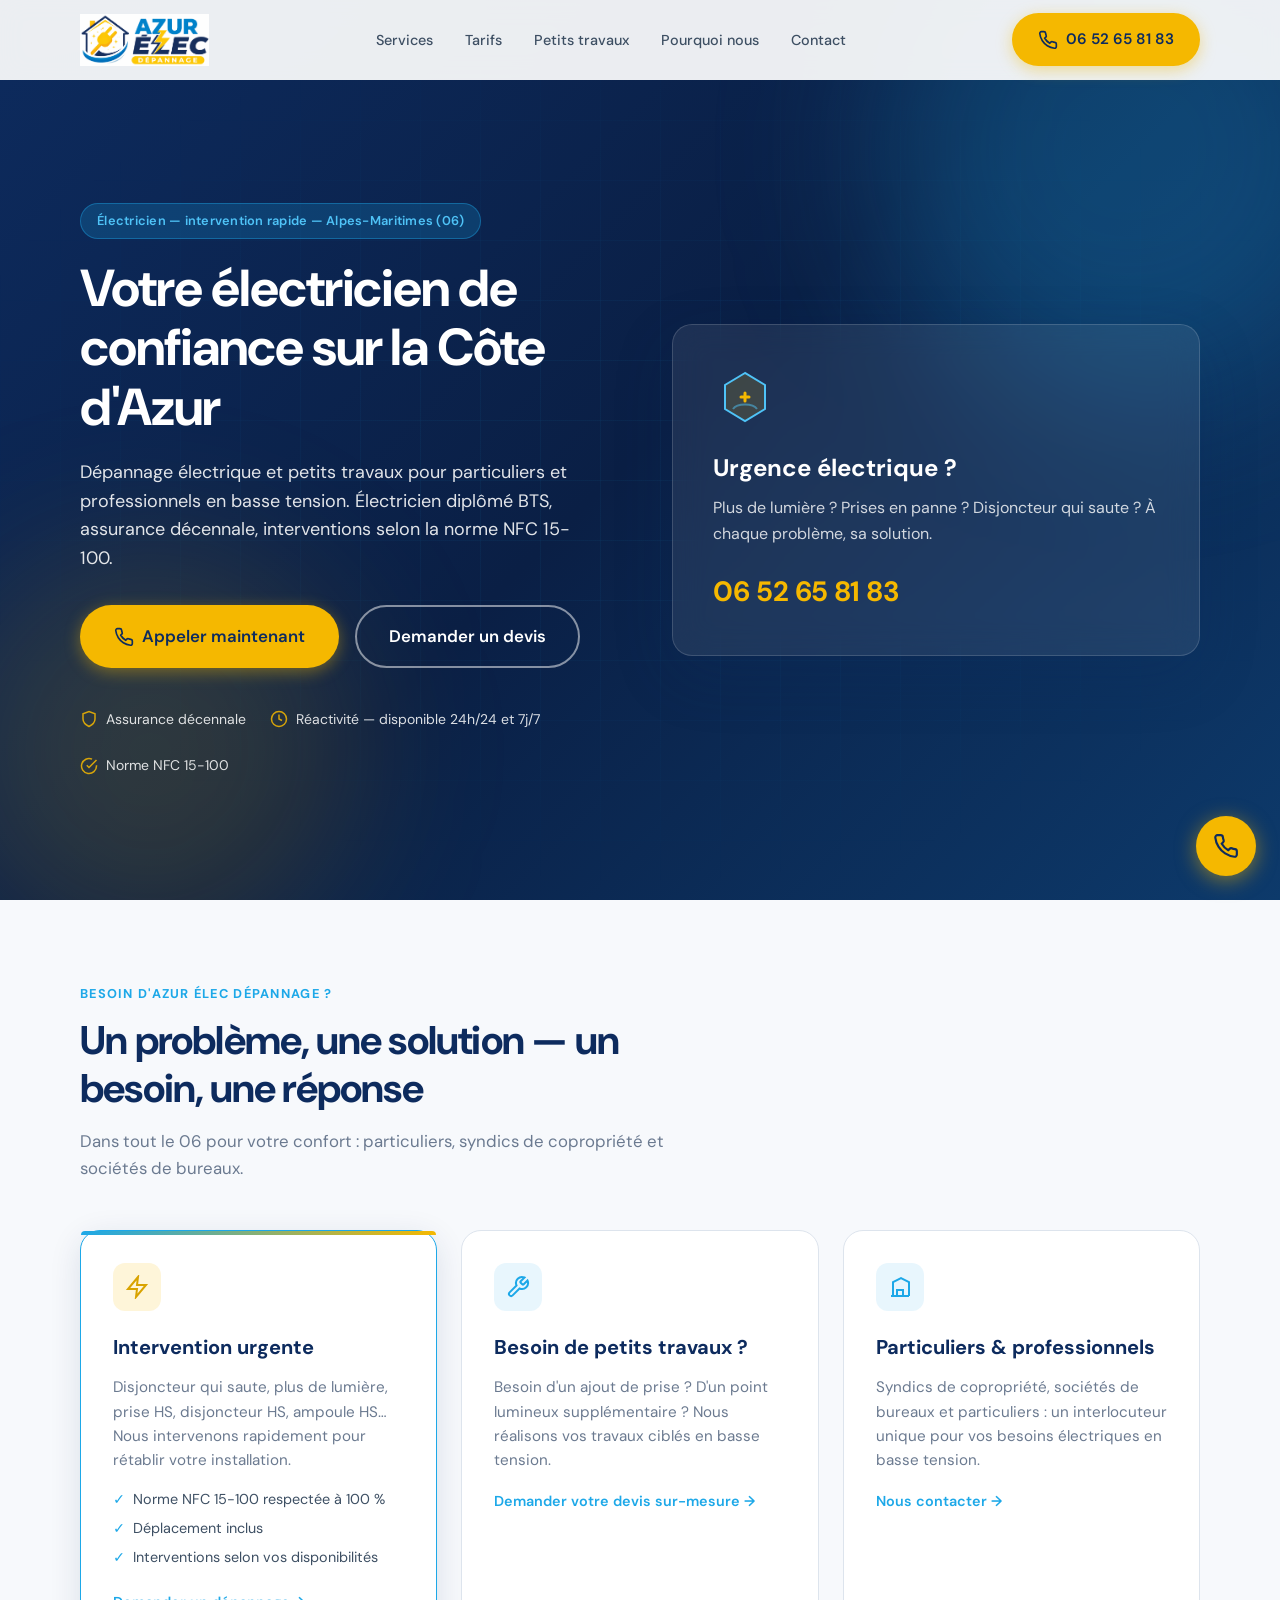
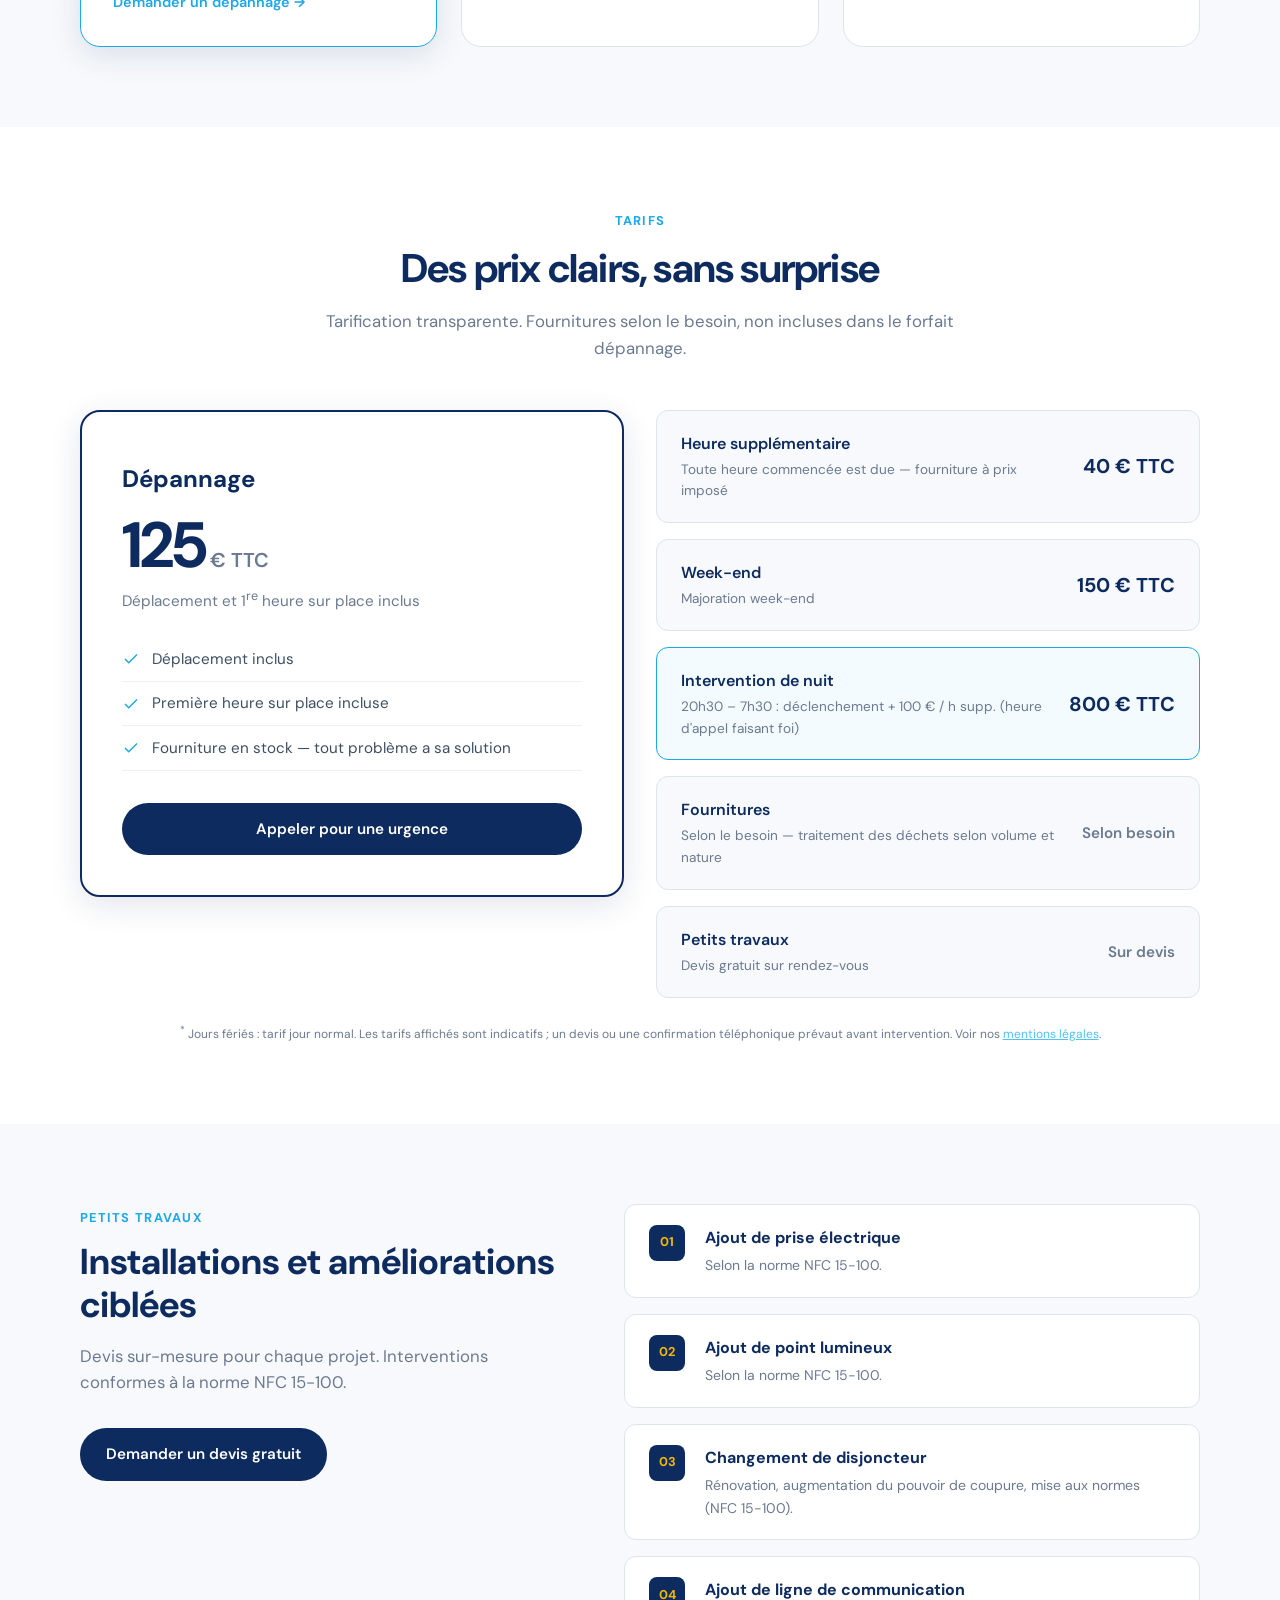
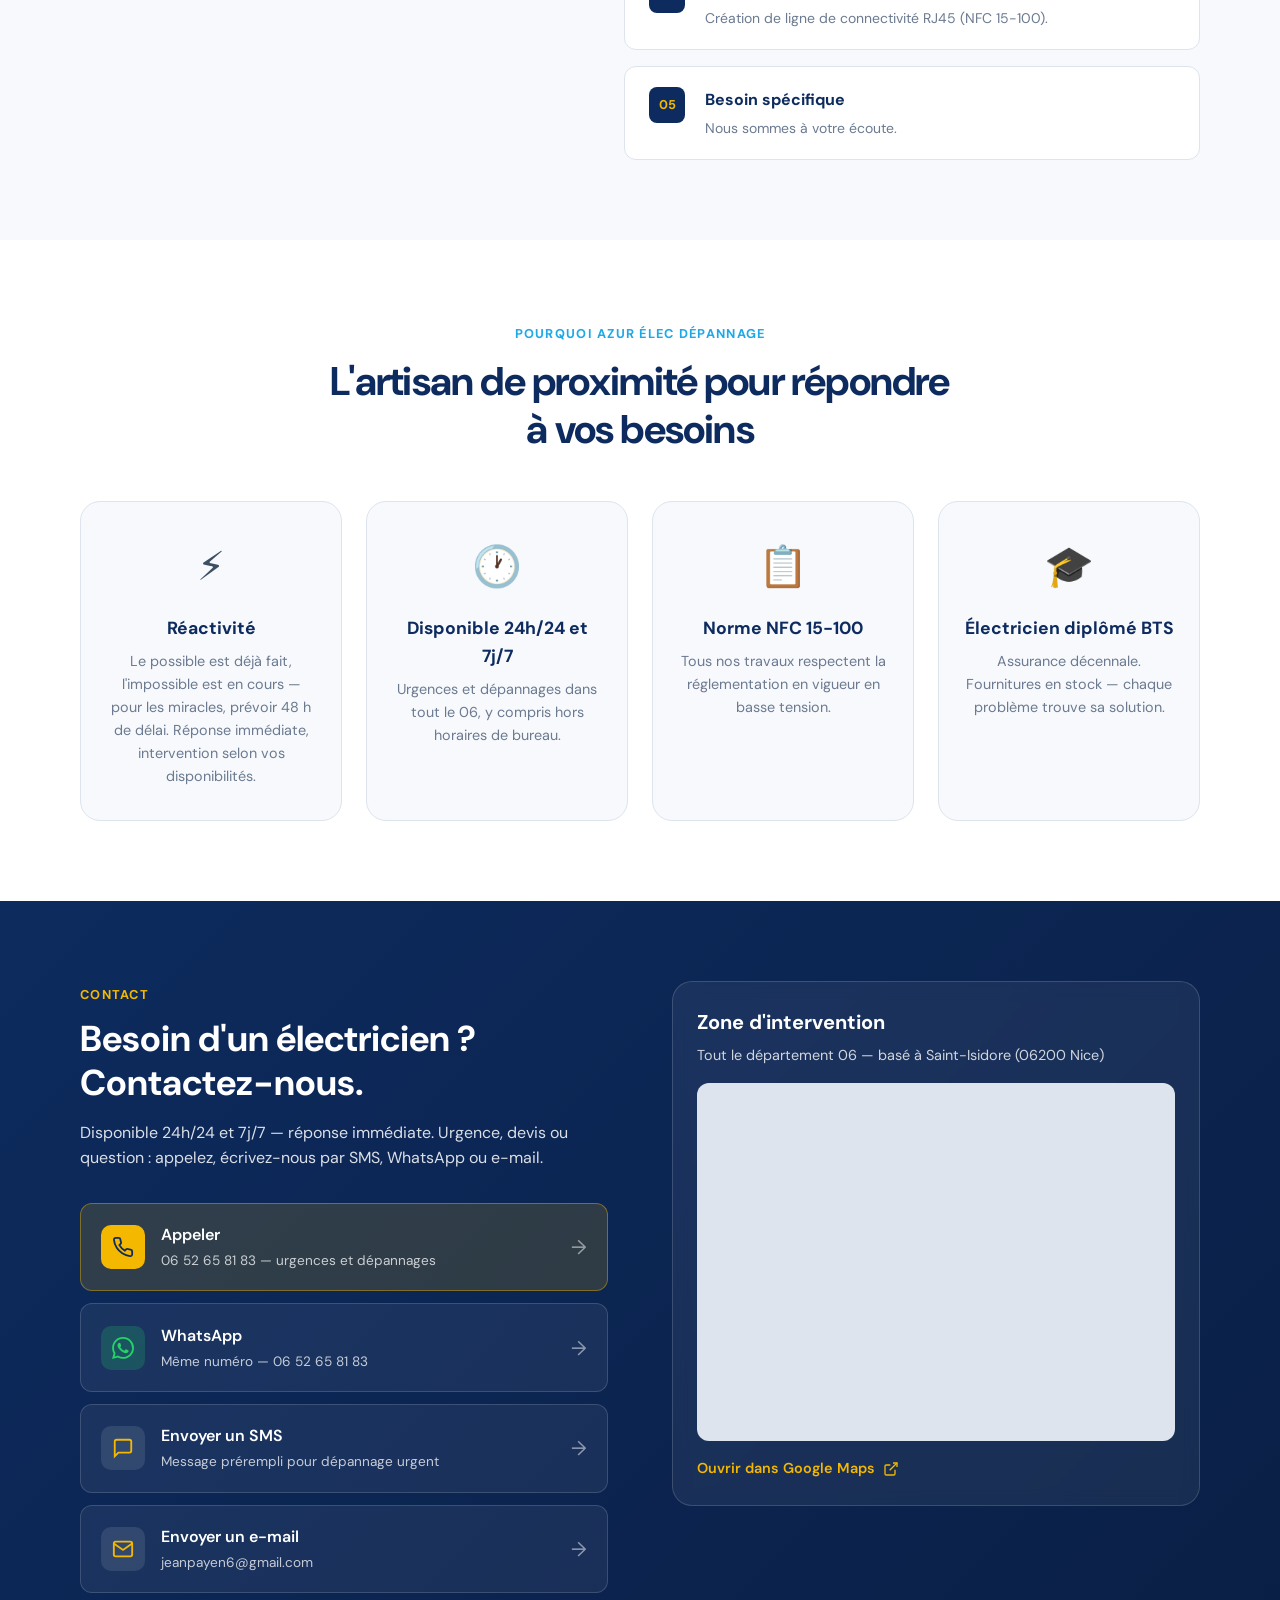
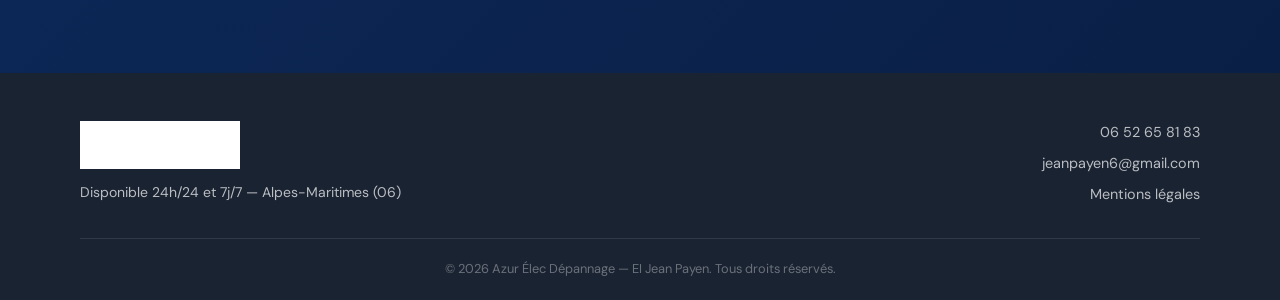
==== commit c7ea8757: "Mise à jour du site vitrine avant publication GitHub. EOF  Co-authored-by: Cursor <cursoragent@curso" ====
--- a/site/index.html
+++ b/site/index.html
@@ -3,9 +3,10 @@
 <head>
   <meta charset="UTF-8">
   <meta name="viewport" content="width=device-width, initial-scale=1.0">
-  <meta name="description" content="Azur Elec Dépannage — électricien dépannage et petits travaux dans les Alpes-Maritimes (06). Intervention rapide, devis transparent. Appelez le 06 52 65 81 83.">
+  <meta name="description" content="Électricien diplômé BTS : dépannage et petits travaux en basse tension. Disponibilité 24h/24 et 7j/7 dans tout le 06. Appelez le 06 52 65 81 83.">
+  <meta name="keywords" content="électricien, dépannage, panne électrique, prise, disjoncteur, Alpes-Maritimes, 06, Nice, Saint-Isidore">
   <meta name="theme-color" content="#0d2b5e">
-  <title>Azur Elec Dépannage | Électricien dépannage 06</title>
+  <title>Dépannage électricien dans tout le 06 — Azur Élec Dépannage</title>
   <link rel="preconnect" href="https://fonts.googleapis.com">
   <link rel="preconnect" href="https://fonts.gstatic.com" crossorigin>
   <link href="https://fonts.googleapis.com/css2?family=DM+Sans:ital,opsz,wght@0,9..40,400;0,9..40,500;0,9..40,600;0,9..40,700;1,9..40,400&display=swap" rel="stylesheet">
@@ -15,21 +16,22 @@
   {
     "@context": "https://schema.org",
     "@type": "Electrician",
-    "name": "Azur Elec Dépannage",
+    "name": "Azur Élec Dépannage",
     "legalName": "EI Jean Payen",
     "telephone": "+33652658183",
     "email": "jeanpayen6@gmail.com",
     "address": {
       "@type": "PostalAddress",
-      "streetAddress": "60 rue François 1er",
-      "addressLocality": "Paris",
-      "postalCode": "75008",
+      "addressLocality": "Saint-Isidore",
+      "postalCode": "06200",
+      "addressRegion": "Alpes-Maritimes",
       "addressCountry": "FR"
     },
     "areaServed": {
       "@type": "AdministrativeArea",
       "name": "Alpes-Maritimes"
     },
+    "openingHours": "Mo-Su 00:00-24:00",
     "priceRange": "€€"
   }
   </script>
@@ -39,8 +41,8 @@
 
   <header class="header" id="header">
     <div class="header__inner container">
-      <a href="#" class="header__brand" aria-label="Azur Elec Dépannage — Accueil">
-        <img src="assets/logo.png" alt="Azur Elec Dépannage" width="200" height="72">
+      <a href="#" class="header__brand" aria-label="Azur Élec Dépannage — Accueil">
+        <img src="assets/logo.png" alt="Azur Élec Dépannage" width="200" height="72">
       </a>
       <nav class="nav" id="nav" aria-label="Navigation principale">
         <ul class="nav__list">
@@ -51,7 +53,7 @@
           <li><a href="#contact">Contact</a></li>
         </ul>
       </nav>
-      <a href="tel:0652658183" class="btn btn--accent header__cta">
+      <a href="tel:+33652658183" class="btn btn--accent header__cta">
         <svg class="icon" viewBox="0 0 24 24" fill="none" stroke="currentColor" stroke-width="2" aria-hidden="true"><path d="M22 16.92v3a2 2 0 0 1-2.18 2 19.79 19.79 0 0 1-8.63-3.07 19.5 19.5 0 0 1-6-6 19.79 19.79 0 0 1-3.07-8.67A2 2 0 0 1 4.11 2h3a2 2 0 0 1 2 1.72c.127.96.361 1.903.7 2.81a2 2 0 0 1-.45 2.11L8.09 9.91a16 16 0 0 0 6 6l1.27-1.27a2 2 0 0 1 2.11-.45c.907.339 1.85.573 2.81.7A2 2 0 0 1 22 16.92z"/></svg>
         06 52 65 81 83
       </a>
@@ -70,14 +72,14 @@
       </div>
       <div class="container hero__content">
         <div class="hero__text">
-          <span class="badge">Intervention rapide — Alpes-Maritimes (06)</span>
+          <span class="badge">Électricien — intervention rapide — Alpes-Maritimes (06)</span>
           <h1>Votre électricien de confiance sur la Côte d'Azur</h1>
           <p class="hero__lead">
-            Dépannage électrique urgent et petits travaux pour particuliers.
-            Artisan réactif, respect des normes et assurance décennale.
+            Dépannage électrique et petits travaux pour particuliers et professionnels en basse tension.
+            Électricien diplômé BTS, assurance décennale, interventions selon la norme NFC 15-100.
           </p>
           <div class="hero__actions">
-            <a href="tel:0652658183" class="btn btn--accent btn--lg">
+            <a href="tel:+33652658183" class="btn btn--accent btn--lg">
               <svg class="icon" viewBox="0 0 24 24" fill="none" stroke="currentColor" stroke-width="2" aria-hidden="true"><path d="M22 16.92v3a2 2 0 0 1-2.18 2 19.79 19.79 0 0 1-8.63-3.07 19.5 19.5 0 0 1-6-6 19.79 19.79 0 0 1-3.07-8.67A2 2 0 0 1 4.11 2h3a2 2 0 0 1 2 1.72c.127.96.361 1.903.7 2.81a2 2 0 0 1-.45 2.11L8.09 9.91a16 16 0 0 0 6 6l1.27-1.27a2 2 0 0 1 2.11-.45c.907.339 1.85.573 2.81.7A2 2 0 0 1 22 16.92z"/></svg>
               Appeler maintenant
             </a>
@@ -90,11 +92,11 @@
             </li>
             <li>
               <svg viewBox="0 0 24 24" fill="none" stroke="currentColor" stroke-width="2" aria-hidden="true"><circle cx="12" cy="12" r="10"/><polyline points="12 6 12 12 16 14"/></svg>
-              Réactivité &amp; délais respectés
+              Réactivité — disponible 24h/24 et 7j/7
             </li>
             <li>
               <svg viewBox="0 0 24 24" fill="none" stroke="currentColor" stroke-width="2" aria-hidden="true"><path d="M22 11.08V12a10 10 0 1 1-5.93-9.14"/><polyline points="22 4 12 14.01 9 11.01"/></svg>
-              Normes en vigueur
+              Norme NFC 15-100
             </li>
           </ul>
         </div>
@@ -108,8 +110,8 @@
               </svg>
             </div>
             <p class="hero__card-title">Urgence électrique ?</p>
-            <p class="hero__card-text">Disjoncteur, panne, court-circuit — intervention rapide dans le 06.</p>
-            <a href="tel:0652658183" class="hero__card-phone">06 52 65 81 83</a>
+            <p class="hero__card-text">Plus de lumière ? Prises en panne ? Disjoncteur qui saute ? À chaque problème, sa solution.</p>
+            <a href="tel:+33652658183" class="hero__card-phone">06 52 65 81 83</a>
           </div>
         </div>
       </div>
@@ -118,39 +120,39 @@
     <section class="section section--alt" id="services">
       <div class="container">
         <header class="section__header">
-          <span class="section__label">Nos prestations</span>
-          <h2>Des solutions adaptées à vos besoins</h2>
-          <p>Que ce soit une urgence ou une installation planifiée, nous intervenons chez les particuliers dans tout le département des Alpes-Maritimes.</p>
+          <span class="section__label">Besoin d'Azur Élec Dépannage ?</span>
+          <h2>Un problème, une solution — un besoin, une réponse</h2>
+          <p>Dans tout le 06 pour votre confort : particuliers, syndics de copropriété et sociétés de bureaux.</p>
         </header>
         <div class="cards">
           <article class="card card--featured">
             <div class="card__icon card__icon--yellow" aria-hidden="true">
               <svg viewBox="0 0 24 24" fill="none" stroke="currentColor" stroke-width="2"><polygon points="13 2 3 14 12 14 11 22 21 10 12 10 13 2"/></svg>
             </div>
-            <h3>Dépannage électrique</h3>
-            <p>Pannes, disjonctions, courts-circuits, tableaux électriques défaillants… Nous diagnostiquons et réparons rapidement pour rétablir votre confort.</p>
+            <h3>Intervention urgente</h3>
+            <p>Disjoncteur qui saute, plus de lumière, prise HS, disjoncteur HS, ampoule HS… Nous intervenons rapidement pour rétablir votre installation.</p>
             <ul class="card__list">
-              <li>Diagnostic sur place</li>
-              <li>Réparation conforme aux normes</li>
-              <li>Déplacement inclus (1<sup>re</sup> heure)</li>
+              <li>Norme NFC 15-100 respectée à 100&nbsp;%</li>
+              <li>Déplacement inclus</li>
+              <li>Interventions selon vos disponibilités</li>
             </ul>
-            <a href="#tarifs" class="card__link">Voir les tarifs dépannage →</a>
+            <a href="#contact" class="card__link">Demander un dépannage →</a>
           </article>
           <article class="card">
             <div class="card__icon" aria-hidden="true">
               <svg viewBox="0 0 24 24" fill="none" stroke="currentColor" stroke-width="2"><path d="M14.7 6.3a1 1 0 0 0 0 1.4l1.6 1.6a1 1 0 0 0 1.4 0l3.77-3.77a6 6 0 0 1-7.94 7.94l-6.91 6.91a2.12 2.12 0 0 1-3-3l6.91-6.91a6 6 0 0 1 7.94-7.94l-3.76 3.76z"/></svg>
             </div>
-            <h3>Petits travaux</h3>
-            <p>Installations et améliorations ciblées pour votre logement — ajouts de prises, éclairage, lignes dédiées et plus encore.</p>
-            <a href="#petits-travaux" class="card__link">Découvrir les exemples →</a>
+            <h3>Besoin de petits travaux ?</h3>
+            <p>Besoin d'un ajout de prise ? D'un point lumineux supplémentaire ? Nous réalisons vos travaux ciblés en basse tension.</p>
+            <a href="#petits-travaux" class="card__link">Demander votre devis sur-mesure →</a>
           </article>
           <article class="card">
             <div class="card__icon" aria-hidden="true">
-              <svg viewBox="0 0 24 24" fill="none" stroke="currentColor" stroke-width="2"><rect x="1" y="6" width="18" height="12" rx="2"/><line x1="23" y1="13" x2="23" y2="11"/><path d="M6 10h4M6 14h2"/></svg>
-            </div>
-            <h3>Bornes IRVE 7 kW</h3>
-            <p>Installation de bornes de recharge pour véhicules électriques, conformes à la réglementation IRVE.</p>
-            <a href="#contact" class="card__link">Demander un devis →</a>
+              <svg viewBox="0 0 24 24" fill="none" stroke="currentColor" stroke-width="2"><path d="M3 21h18M5 21V7l8-4 8 4v14M9 21v-6h6v6"/></svg>
+            </div>
+            <h3>Particuliers &amp; professionnels</h3>
+            <p>Syndics de copropriété, sociétés de bureaux et particuliers : un interlocuteur unique pour vos besoins électriques en basse tension.</p>
+            <a href="#contact" class="card__link">Nous contacter →</a>
           </article>
         </div>
       </div>
@@ -159,61 +161,74 @@
     <section class="section" id="tarifs">
       <div class="container">
         <header class="section__header section__header--center">
-          <span class="section__label">Tarifs particuliers</span>
+          <span class="section__label">Tarifs</span>
           <h2>Des prix clairs, sans surprise</h2>
-          <p>Tarification transparente pour les particuliers. Les fournitures ne sont pas incluses.</p>
+          <p>Tarification transparente. Fournitures selon le besoin, non incluses dans le forfait dépannage.</p>
         </header>
         <div class="pricing">
           <div class="pricing__main">
-            <div class="pricing__badge">Le plus demandé</div>
             <h3>Dépannage</h3>
             <div class="pricing__price">
               <span class="pricing__amount">125</span>
               <span class="pricing__currency">€ TTC</span>
             </div>
-            <p class="pricing__includes">Déplacement + 1<sup>re</sup> heure d'intervention inclus</p>
+            <p class="pricing__includes">Déplacement et 1<sup>re</sup> heure sur place inclus</p>
             <ul class="pricing__features">
               <li>
                 <svg viewBox="0 0 24 24" fill="none" stroke="currentColor" stroke-width="2" aria-hidden="true"><polyline points="20 6 9 17 4 12"/></svg>
-                Intervention dans le 06
+                Déplacement inclus
               </li>
               <li>
                 <svg viewBox="0 0 24 24" fill="none" stroke="currentColor" stroke-width="2" aria-hidden="true"><polyline points="20 6 9 17 4 12"/></svg>
-                Diagnostic et réparation
+                Première heure sur place incluse
               </li>
               <li>
                 <svg viewBox="0 0 24 24" fill="none" stroke="currentColor" stroke-width="2" aria-hidden="true"><polyline points="20 6 9 17 4 12"/></svg>
-                Main-d'œuvre 1<sup>re</sup> heure comprise
+                Fourniture en stock — tout problème a sa solution
               </li>
             </ul>
-            <a href="tel:0652658183" class="btn btn--primary btn--block">Appeler pour une urgence</a>
+            <a href="tel:+33652658183" class="btn btn--primary btn--block">Appeler pour une urgence</a>
           </div>
           <div class="pricing__side">
             <div class="pricing__row">
               <div>
                 <h4>Heure supplémentaire</h4>
-                <p>Toute heure commencée est due</p>
+                <p>Toute heure commencée est due — fourniture à prix imposé</p>
               </div>
               <span class="pricing__row-price">40 € TTC</span>
             </div>
             <div class="pricing__row">
               <div>
+                <h4>Week-end</h4>
+                <p>Majoration week-end</p>
+              </div>
+              <span class="pricing__row-price">150 € TTC</span>
+            </div>
+            <div class="pricing__row pricing__row--highlight">
+              <div>
+                <h4>Intervention de nuit</h4>
+                <p>20h30 – 7h30 : déclenchement + 100 € / h supp. (heure d'appel faisant foi)</p>
+              </div>
+              <span class="pricing__row-price">800 € TTC</span>
+            </div>
+            <div class="pricing__row">
+              <div>
                 <h4>Fournitures</h4>
-                <p>Matériel et pièces sur devis</p>
+                <p>Selon le besoin — traitement des déchets selon volume et nature</p>
+              </div>
+              <span class="pricing__row-price pricing__row-price--muted">Selon besoin</span>
+            </div>
+            <div class="pricing__row">
+              <div>
+                <h4>Petits travaux</h4>
+                <p>Devis gratuit sur rendez-vous</p>
               </div>
               <span class="pricing__row-price pricing__row-price--muted">Sur devis</span>
             </div>
-            <div class="pricing__row pricing__row--highlight">
-              <div>
-                <h4>Petits travaux</h4>
-                <p>Devis gratuit après visite ou description du besoin</p>
-              </div>
-              <span class="pricing__row-price pricing__row-price--muted">Sur devis</span>
-            </div>
           </div>
         </div>
         <p class="pricing__footnote">
-          <sup>*</sup> Majoration week-end applicable. Contactez-nous pour connaître le montant exact avant intervention.
+          <sup>*</sup> Jours fériés : tarif jour normal. Les tarifs affichés sont indicatifs ; un devis ou une confirmation téléphonique prévaut avant intervention. Voir nos <a href="mentions-legales.html">mentions légales</a>.
         </p>
       </div>
     </section>
@@ -224,43 +239,43 @@
           <div class="split__content">
             <span class="section__label">Petits travaux</span>
             <h2>Installations et améliorations ciblées</h2>
-            <p>Nous réalisons des interventions ponctuelles chez les particuliers : ajouts, créations de lignes et équipements modernes. Chaque projet fait l'objet d'un devis personnalisé.</p>
-            <a href="#contact" class="btn btn--primary">Obtenir un devis gratuit</a>
+            <p>Devis sur-mesure pour chaque projet. Interventions conformes à la norme NFC 15-100.</p>
+            <a href="#contact" class="btn btn--primary">Demander un devis gratuit</a>
           </div>
           <ul class="examples">
             <li class="examples__item">
               <span class="examples__num">01</span>
               <div>
-                <strong>Ajout de prises électriques</strong>
-                <p>Extension de vos points de prise selon vos besoins.</p>
+                <strong>Ajout de prise électrique</strong>
+                <p>Selon la norme NFC 15-100.</p>
               </div>
             </li>
             <li class="examples__item">
               <span class="examples__num">02</span>
               <div>
-                <strong>Ajout de points lumineux</strong>
-                <p>Éclairage intérieur ou extérieur, spots, appliques…</p>
+                <strong>Ajout de point lumineux</strong>
+                <p>Selon la norme NFC 15-100.</p>
               </div>
             </li>
             <li class="examples__item">
               <span class="examples__num">03</span>
               <div>
-                <strong>Nouvelle ligne depuis le tableau BT</strong>
-                <p>Création d'une ligne électrique dédiée depuis le tableau basse tension.</p>
+                <strong>Changement de disjoncteur</strong>
+                <p>Rénovation, augmentation du pouvoir de coupure, mise aux normes (NFC 15-100).</p>
               </div>
             </li>
             <li class="examples__item">
               <span class="examples__num">04</span>
               <div>
-                <strong>Borne de recharge 7 kW (IRVE)</strong>
-                <p>Installation de borne pour véhicule électrique, conforme IRVE.</p>
+                <strong>Ajout de ligne de communication</strong>
+                <p>Création de ligne de connectivité RJ45 (NFC 15-100).</p>
               </div>
             </li>
             <li class="examples__item">
               <span class="examples__num">05</span>
               <div>
-                <strong>Installation connectée à distance</strong>
-                <p>Équipements domotiques et pilotage à distance.</p>
+                <strong>Besoin spécifique</strong>
+                <p>Nous sommes à votre écoute.</p>
               </div>
             </li>
           </ul>
@@ -271,29 +286,29 @@
     <section class="section" id="pourquoi">
       <div class="container">
         <header class="section__header section__header--center">
-          <span class="section__label">Pourquoi Azur Elec Dépannage</span>
-          <h2>Un artisan de proximité, sérieux et réactif</h2>
+          <span class="section__label">Pourquoi Azur Élec Dépannage</span>
+          <h2>L'artisan de proximité pour répondre à vos besoins</h2>
         </header>
         <div class="features">
           <div class="feature">
             <div class="feature__icon" aria-hidden="true">⚡</div>
-            <h3>Intervention rapide</h3>
-            <p>Dépannage dans tout le département 06. Réactivité pour vos urgences électriques.</p>
+            <h3>Réactivité</h3>
+            <p>Le possible est déjà fait, l'impossible est en cours — pour les miracles, prévoir 48&nbsp;h de délai. Réponse immédiate, intervention selon vos disponibilités.</p>
           </div>
           <div class="feature">
-            <div class="feature__icon" aria-hidden="true">🛡️</div>
-            <h3>Assurance décennale</h3>
-            <p>Vos travaux sont couverts. Tranquillité d'esprit pour vous et votre logement.</p>
+            <div class="feature__icon" aria-hidden="true">🕐</div>
+            <h3>Disponible 24h/24 et 7j/7</h3>
+            <p>Urgences et dépannages dans tout le 06, y compris hors horaires de bureau.</p>
           </div>
           <div class="feature">
             <div class="feature__icon" aria-hidden="true">📋</div>
-            <h3>Normes respectées</h3>
-            <p>Installations conformes à la réglementation en vigueur et aux bonnes pratiques.</p>
+            <h3>Norme NFC 15-100</h3>
+            <p>Tous nos travaux respectent la réglementation en vigueur en basse tension.</p>
           </div>
           <div class="feature">
-            <div class="feature__icon" aria-hidden="true">💬</div>
-            <h3>Devis transparent</h3>
-            <p>Tarifs clairs pour le dépannage. Devis détaillé pour les petits travaux et fournitures.</p>
+            <div class="feature__icon" aria-hidden="true">🎓</div>
+            <h3>Électricien diplômé BTS</h3>
+            <p>Assurance décennale. Fournitures en stock — chaque problème trouve sa solution.</p>
           </div>
         </div>
       </div>
@@ -305,7 +320,7 @@
           <div class="contact-info">
             <span class="section__label section__label--light">Contact</span>
             <h2>Besoin d'un électricien ? Contactez-nous.</h2>
-            <p>Urgence, devis ou simple question — choisissez le moyen qui vous convient le mieux.</p>
+            <p>Disponible 24h/24 et 7j/7 — réponse immédiate. Urgence, devis ou question : appelez, écrivez-nous par SMS, WhatsApp ou e-mail.</p>
 
             <div class="contact-actions">
               <a href="tel:+33652658183" class="contact-action contact-action--primary">
@@ -314,23 +329,34 @@
                 </span>
                 <span class="contact-action__body">
                   <strong>Appeler</strong>
-                  <span>06 52 65 81 83 — idéal pour les urgences</span>
+                  <span>06 52 65 81 83 — urgences et dépannages</span>
                 </span>
                 <span class="contact-action__arrow" aria-hidden="true">→</span>
               </a>
 
-              <a href="sms:+33652658183?body=Bonjour%2C%20je%20souhaite%20vous%20contacter%20pour%20%3A%20" class="contact-action">
+              <a href="https://wa.me/33652658183?text=Bonjour%2C%20j%E2%80%99ai%20besoin%20d%E2%80%99un%20d%C3%A9pannage%20urgent.%20Merci%20de%20m%27appeler%20sur%20ce%20num%C3%A9ro.%20Cordialement." class="contact-action contact-action--whatsapp" target="_blank" rel="noopener noreferrer">
+                <span class="contact-action__icon" aria-hidden="true">
+                  <svg viewBox="0 0 24 24" fill="currentColor"><path d="M17.472 14.382c-.297-.149-1.758-.867-2.03-.967-.273-.099-.471-.148-.67.15-.197.297-.767.966-.94 1.164-.173.199-.347.223-.644.075-.297-.15-1.255-.463-2.39-1.475-.883-.788-1.48-1.761-1.653-2.059-.173-.297-.018-.458.13-.606.134-.133.298-.347.446-.52.149-.174.198-.298.298-.497.099-.198.05-.371-.025-.52-.075-.149-.669-1.612-.916-2.207-.242-.579-.487-.5-.669-.51-.173-.008-.371-.01-.57-.01-.198 0-.52.074-.792.372-.272.297-1.04 1.016-1.04 2.479 0 1.462 1.065 2.875 1.213 3.074.149.198 2.096 3.2 5.077 4.487.709.306 1.262.489 1.694.625.712.227 1.36.195 1.871.118.571-.085 1.758-.719 2.006-1.413.248-.694.248-1.289.173-1.413-.074-.124-.272-.198-.57-.347m-5.421 7.403h-.004a9.87 9.87 0 01-5.031-1.378l-.361-.214-3.741.982.998-3.648-.235-.374a9.86 9.86 0 01-1.51-5.26c.001-5.45 4.436-9.884 9.888-9.884 2.64 0 5.122 1.03 6.988 2.898a9.825 9.825 0 012.893 6.994c-.003 5.45-4.435 9.884-9.885 9.884m8.413-18.297A11.815 11.815 0 0012.05 0C5.495 0 .16 5.335.157 11.892c0 2.096.547 4.142 1.588 5.945L.057 24l6.305-1.654a11.882 11.882 0 005.683 1.448h.005c6.554 0 11.89-5.335 11.893-11.893a11.821 11.821 0 00-3.48-8.413z"/></svg>
+                </span>
+                <span class="contact-action__body">
+                  <strong>WhatsApp</strong>
+                  <span>Même numéro — 06 52 65 81 83</span>
+                </span>
+                <span class="contact-action__arrow" aria-hidden="true">→</span>
+              </a>
+
+              <a href="sms:+33652658183?body=Bonjour%2C%20J%E2%80%99ai%20besoin%20d%E2%80%99un%20d%C3%A9pannage%20urgent.%20Merci%20de%20m%27appeler%20sur%20ce%20num%C3%A9ro.%20Cordialement." class="contact-action">
                 <span class="contact-action__icon" aria-hidden="true">
                   <svg viewBox="0 0 24 24" fill="none" stroke="currentColor" stroke-width="2"><path d="M21 15a2 2 0 0 1-2 2H7l-4 4V5a2 2 0 0 1 2-2h14a2 2 0 0 1 2 2z"/></svg>
                 </span>
                 <span class="contact-action__body">
                   <strong>Envoyer un SMS</strong>
-                  <span>Ouvre la messagerie de votre téléphone</span>
+                  <span>Message prérempli pour dépannage urgent</span>
                 </span>
                 <span class="contact-action__arrow" aria-hidden="true">→</span>
               </a>
 
-              <a href="mailto:jeanpayen6@gmail.com?subject=Demande%20Azur%20Elec%20D%C3%A9pannage" class="contact-action">
+              <a href="mailto:jeanpayen6@gmail.com?subject=Demande%20Azur%20%C3%89lec%20D%C3%A9pannage" class="contact-action">
                 <span class="contact-action__icon" aria-hidden="true">
                   <svg viewBox="0 0 24 24" fill="none" stroke="currentColor" stroke-width="2"><path d="M4 4h16c1.1 0 2 .9 2 2v12c0 1.1-.9 2-2 2H4c-1.1 0-2-.9-2-2V6c0-1.1.9-2 2-2z"/><polyline points="22,6 12,13 2,6"/></svg>
                 </span>
@@ -345,19 +371,19 @@
           <div class="contact-map reveal">
             <div class="contact-map__header">
               <h3>Zone d'intervention</h3>
-              <p>Alpes-Maritimes (06) — dépannage et petits travaux chez les particuliers</p>
+              <p>Tout le département 06 — basé à Saint-Isidore (06200 Nice)</p>
             </div>
             <div class="contact-map__frame">
               <iframe
-                title="Carte — zone d'intervention Alpes-Maritimes (06)"
-                src="https://maps.google.com/maps?q=Alpes-Maritimes,+France&amp;hl=fr&amp;z=9&amp;output=embed"
+                title="Carte — Saint-Isidore, Alpes-Maritimes"
+                src="https://maps.google.com/maps?q=Saint-Isidore,+06200+Nice,+France&amp;hl=fr&amp;z=12&amp;output=embed"
                 loading="lazy"
                 referrerpolicy="no-referrer-when-downgrade"
                 allowfullscreen>
               </iframe>
             </div>
             <a
-              href="https://www.google.com/maps/search/?api=1&amp;query=Alpes-Maritimes,France"
+              href="https://www.google.com/maps/search/?api=1&amp;query=Saint-Isidore,06200+Nice,France"
               class="contact-map__link"
               target="_blank"
               rel="noopener noreferrer">
@@ -373,21 +399,21 @@
   <footer class="footer">
     <div class="container footer__inner">
       <div class="footer__brand">
-        <img src="assets/logo.png" alt="Azur Elec Dépannage" width="160" height="58">
-        <p>Électricien dépannage &amp; petits travaux — Alpes-Maritimes</p>
+        <img src="assets/logo.png" alt="Azur Élec Dépannage" width="160" height="58">
+        <p>Disponible 24h/24 et 7j/7 — Alpes-Maritimes (06)</p>
       </div>
       <div class="footer__links">
-        <a href="tel:0652658183">06 52 65 81 83</a>
+        <a href="tel:+33652658183">06 52 65 81 83</a>
         <a href="mailto:jeanpayen6@gmail.com">jeanpayen6@gmail.com</a>
         <a href="mentions-legales.html">Mentions légales</a>
       </div>
     </div>
     <div class="footer__bottom container">
-      <p>&copy; <span id="year"></span> Azur Elec Dépannage — EI Jean Payen. Tous droits réservés.</p>
+      <p>&copy; <span id="year"></span> Azur Élec Dépannage — EI Jean Payen. Tous droits réservés.</p>
     </div>
   </footer>
 
-  <a href="tel:0652658183" class="fab" aria-label="Appeler le 06 52 65 81 83">
+  <a href="tel:+33652658183" class="fab" aria-label="Appeler le 06 52 65 81 83">
     <svg viewBox="0 0 24 24" fill="none" stroke="currentColor" stroke-width="2" aria-hidden="true"><path d="M22 16.92v3a2 2 0 0 1-2.18 2 19.79 19.79 0 0 1-8.63-3.07 19.5 19.5 0 0 1-6-6 19.79 19.79 0 0 1-3.07-8.67A2 2 0 0 1 4.11 2h3a2 2 0 0 1 2 1.72c.127.96.361 1.903.7 2.81a2 2 0 0 1-.45 2.11L8.09 9.91a16 16 0 0 0 6 6l1.27-1.27a2 2 0 0 1 2.11-.45c.907.339 1.85.573 2.81.7A2 2 0 0 1 22 16.92z"/></svg>
   </a>
 
--- a/site/css/style.css
+++ b/site/css/style.css
@@ -961,6 +961,24 @@
   opacity: 0.85;
 }
 
+.contact-action--whatsapp .contact-action__icon {
+  background: rgba(37, 211, 102, 0.2);
+  color: #25d366;
+}
+
+.contact-action--whatsapp:hover {
+  border-color: rgba(37, 211, 102, 0.5);
+}
+
+.pricing__footnote a {
+  color: var(--azure-light);
+  text-decoration: underline;
+}
+
+.pricing__footnote a:hover {
+  color: var(--yellow);
+}
+
 /* Footer */
 .footer {
   background: var(--gray-900);
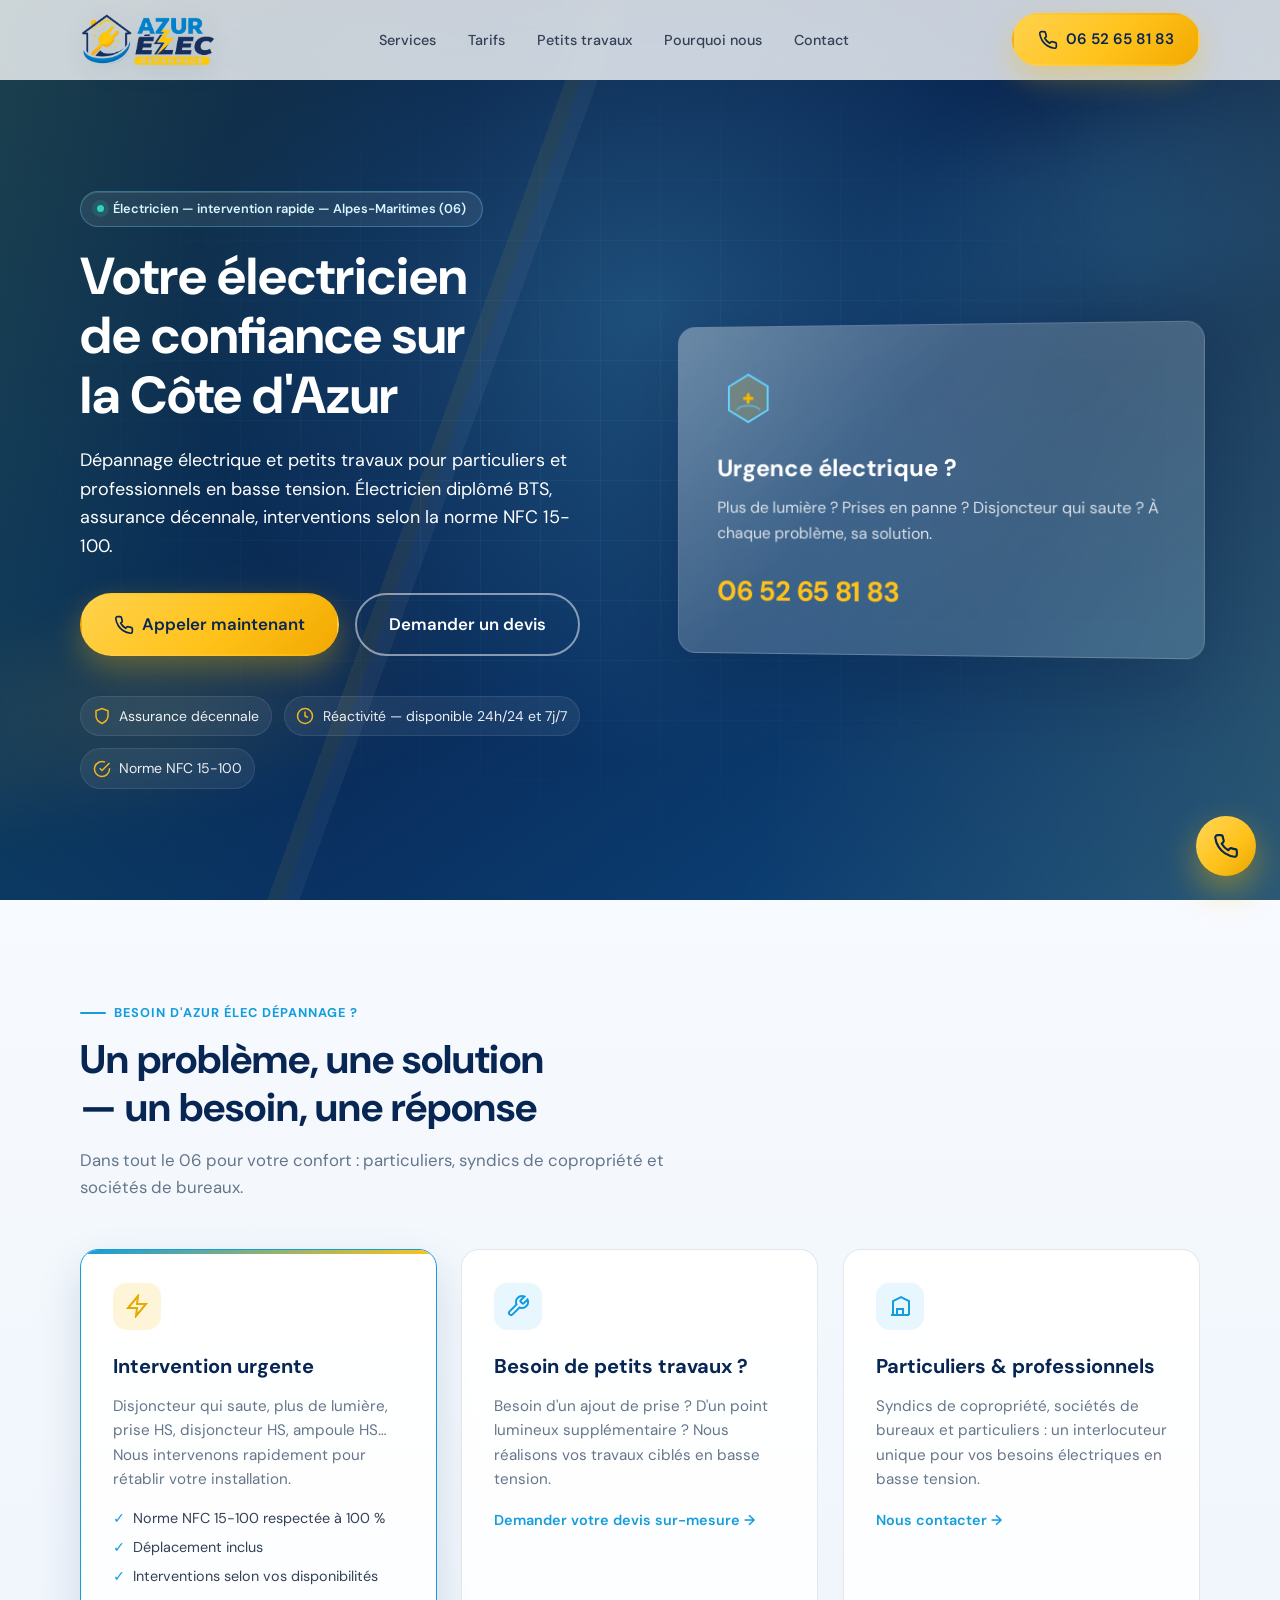
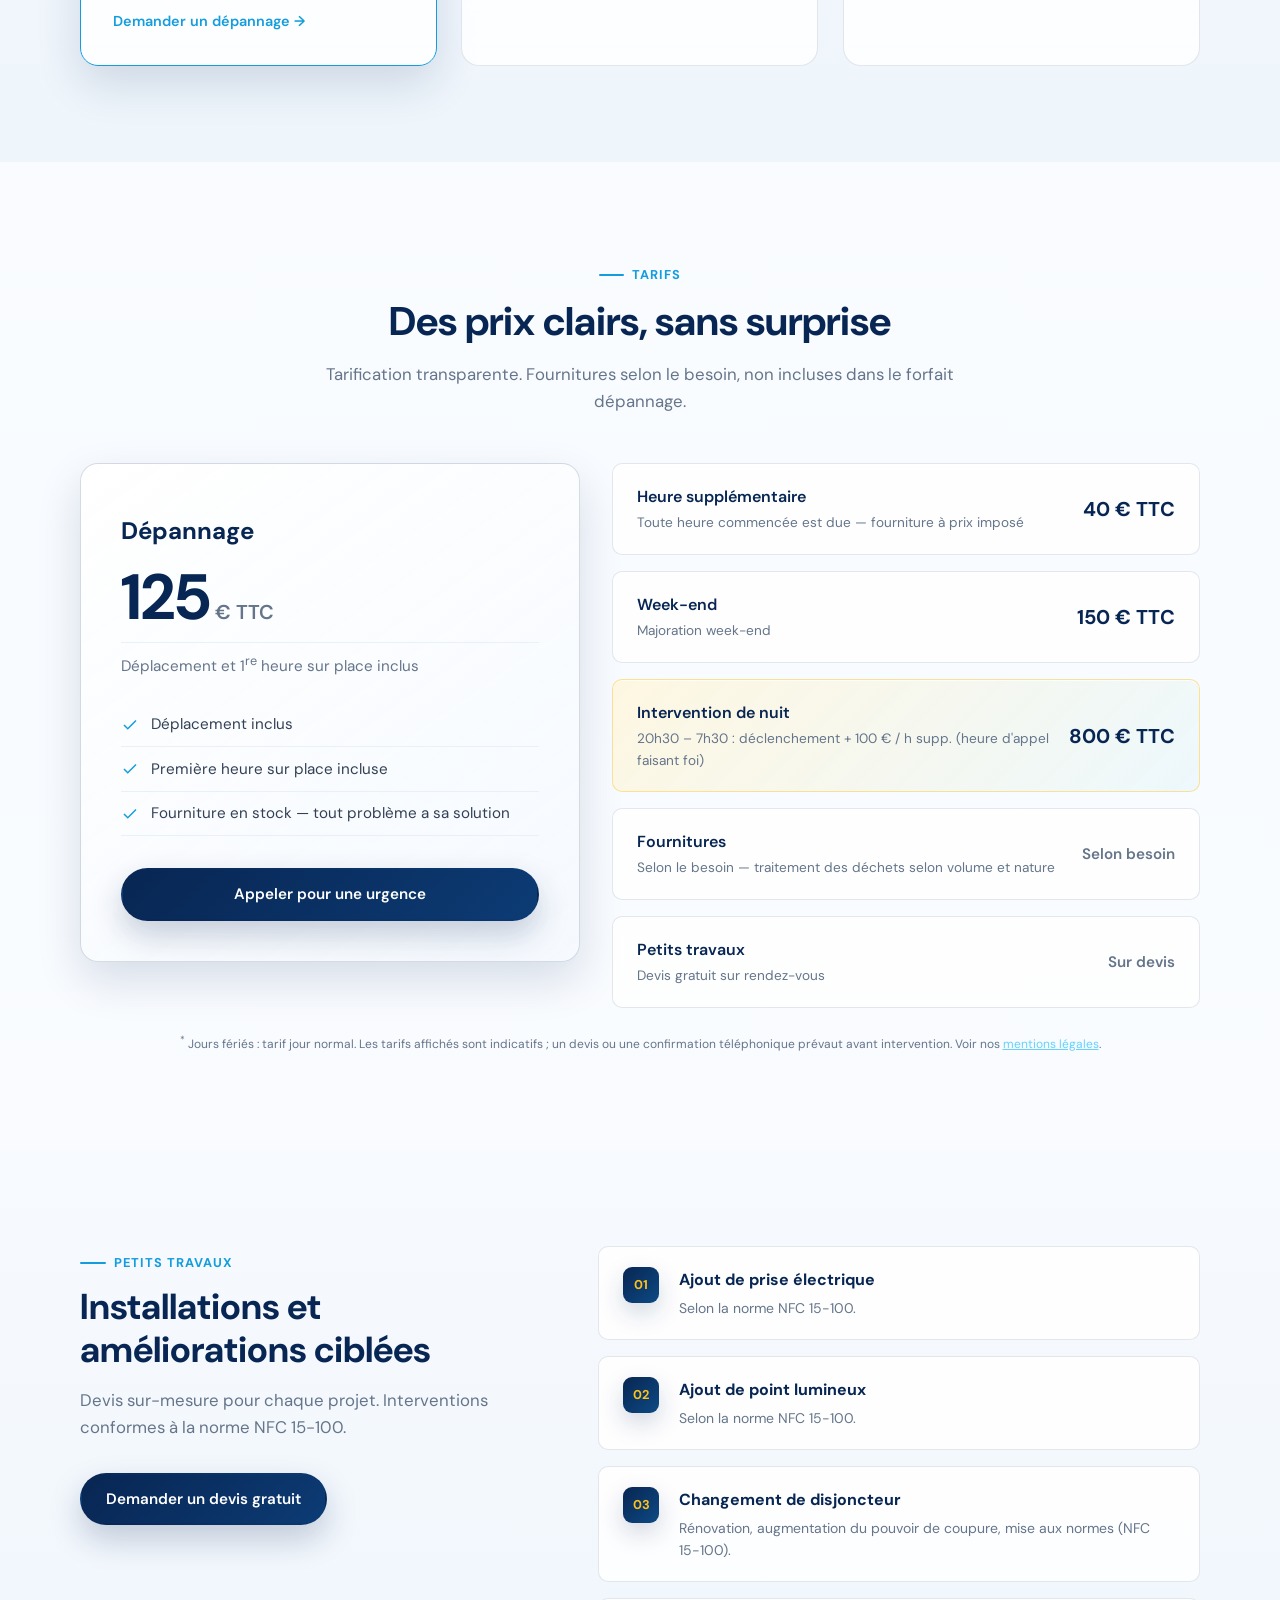
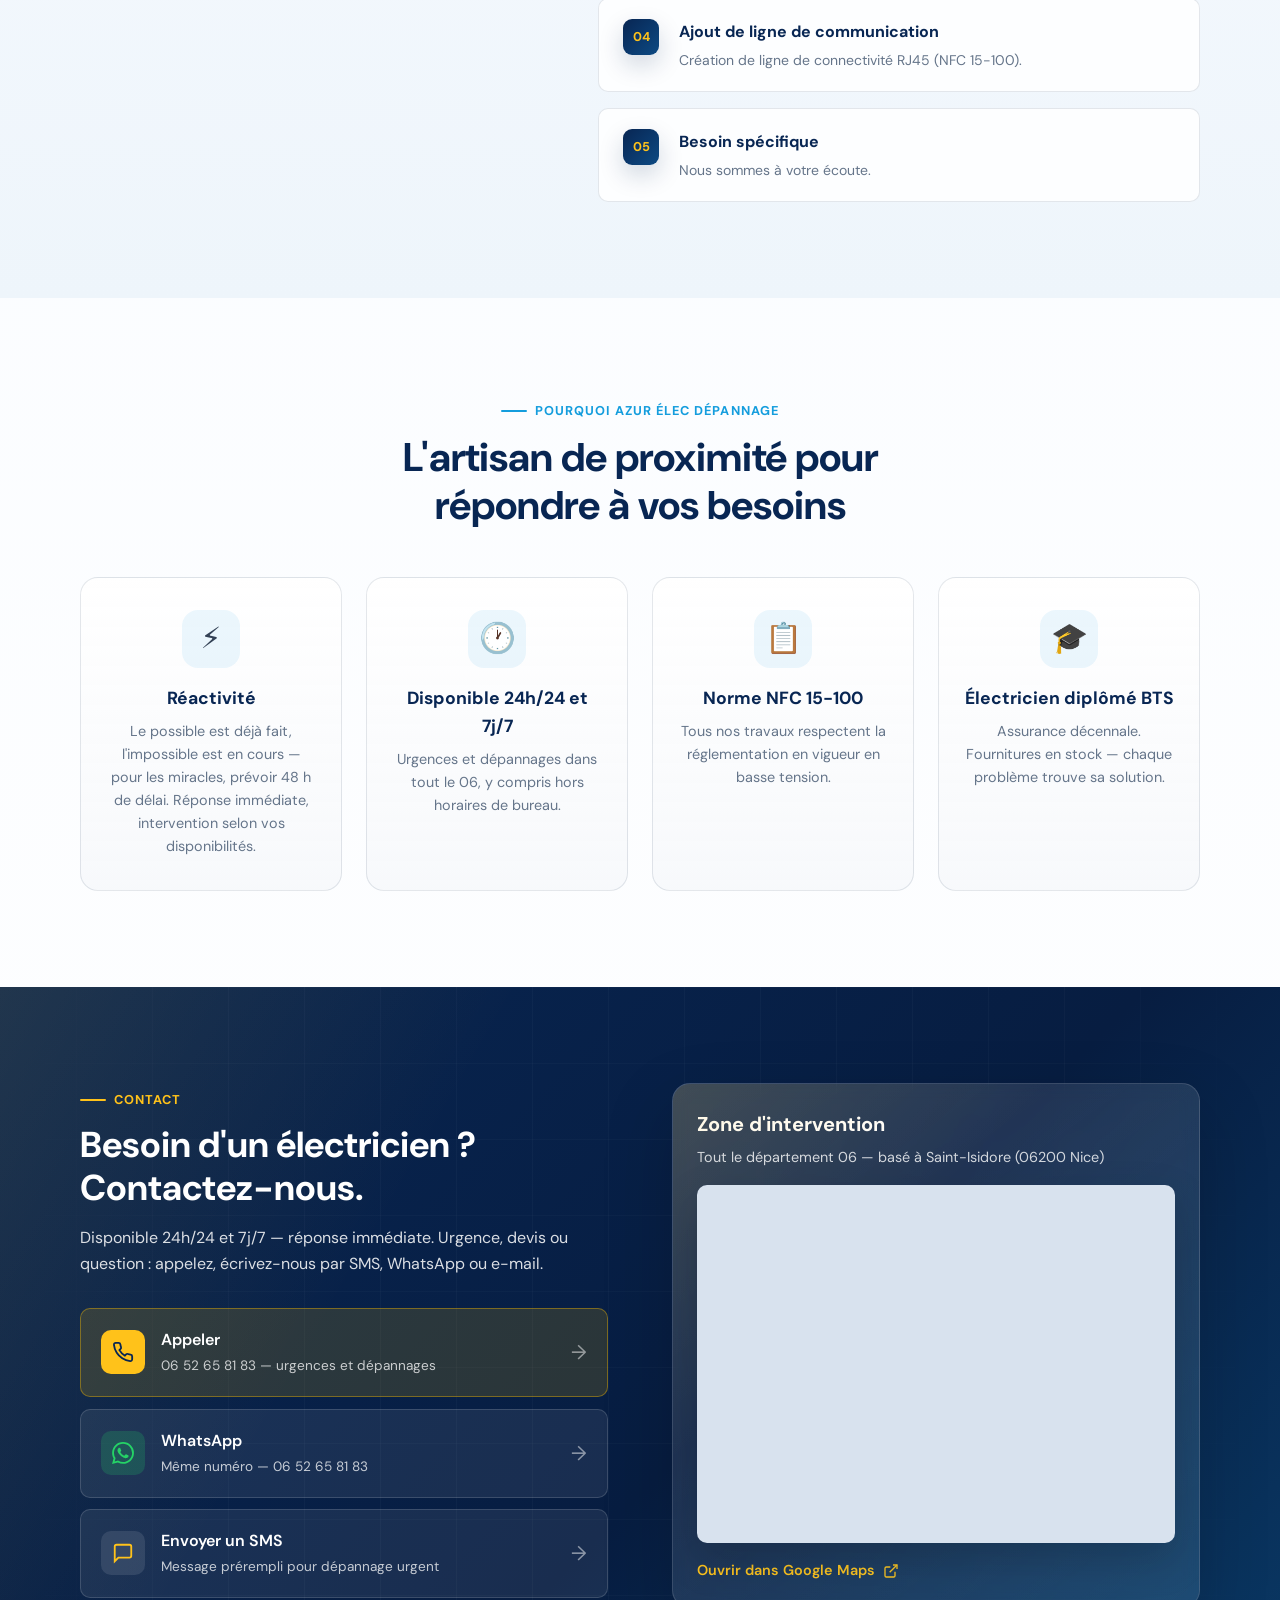
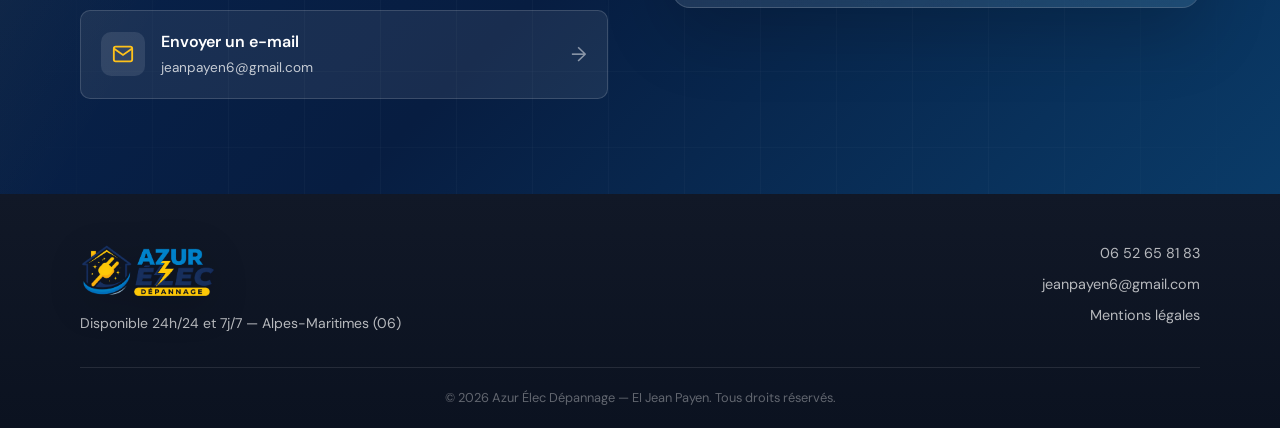
==== commit 366340e9: "animation + logo fix" ====
--- a/site/index.html
+++ b/site/index.html
@@ -5,19 +5,39 @@
   <meta name="viewport" content="width=device-width, initial-scale=1.0">
   <meta name="description" content="Électricien diplômé BTS : dépannage et petits travaux en basse tension. Disponibilité 24h/24 et 7j/7 dans tout le 06. Appelez le 06 52 65 81 83.">
   <meta name="keywords" content="électricien, dépannage, panne électrique, prise, disjoncteur, Alpes-Maritimes, 06, Nice, Saint-Isidore">
+  <meta name="robots" content="index, follow">
   <meta name="theme-color" content="#0d2b5e">
   <title>Dépannage électricien dans tout le 06 — Azur Élec Dépannage</title>
+  <link rel="canonical" href="https://ismailhiko.github.io/azur-elec-depannage/">
+  <meta property="og:type" content="website">
+  <meta property="og:locale" content="fr_FR">
+  <meta property="og:site_name" content="Azur Élec Dépannage">
+  <meta property="og:title" content="Dépannage électricien dans tout le 06 — Azur Élec Dépannage">
+  <meta property="og:description" content="Électricien diplômé BTS pour dépannage urgent et petits travaux en basse tension dans les Alpes-Maritimes. Disponible 24h/24 et 7j/7.">
+  <meta property="og:url" content="https://ismailhiko.github.io/azur-elec-depannage/">
+  <meta property="og:image" content="https://ismailhiko.github.io/azur-elec-depannage/assets/logo-hero.png">
+  <meta property="og:image:alt" content="Logo Azur Élec Dépannage">
+  <meta name="twitter:card" content="summary_large_image">
+  <meta name="twitter:title" content="Dépannage électricien dans tout le 06 — Azur Élec Dépannage">
+  <meta name="twitter:description" content="Dépannage électrique et petits travaux dans les Alpes-Maritimes. Appelez le 06 52 65 81 83.">
+  <meta name="twitter:image" content="https://ismailhiko.github.io/azur-elec-depannage/assets/logo-hero.png">
   <link rel="preconnect" href="https://fonts.googleapis.com">
   <link rel="preconnect" href="https://fonts.gstatic.com" crossorigin>
+  <link rel="dns-prefetch" href="https://maps.google.com">
   <link href="https://fonts.googleapis.com/css2?family=DM+Sans:ital,opsz,wght@0,9..40,400;0,9..40,500;0,9..40,600;0,9..40,700;1,9..40,400&display=swap" rel="stylesheet">
   <link rel="stylesheet" href="css/style.css">
   <link rel="icon" href="assets/logo.png" type="image/png">
+  <link rel="manifest" href="site.webmanifest">
   <script type="application/ld+json">
   {
     "@context": "https://schema.org",
     "@type": "Electrician",
+    "@id": "https://ismailhiko.github.io/azur-elec-depannage/#business",
     "name": "Azur Élec Dépannage",
     "legalName": "EI Jean Payen",
+    "url": "https://ismailhiko.github.io/azur-elec-depannage/",
+    "image": "https://ismailhiko.github.io/azur-elec-depannage/assets/logo-hero.png",
+    "logo": "https://ismailhiko.github.io/azur-elec-depannage/assets/logo.png",
     "telephone": "+33652658183",
     "email": "jeanpayen6@gmail.com",
     "address": {
@@ -32,7 +52,37 @@
       "name": "Alpes-Maritimes"
     },
     "openingHours": "Mo-Su 00:00-24:00",
-    "priceRange": "€€"
+    "priceRange": "€€",
+    "currenciesAccepted": "EUR",
+    "paymentAccepted": "Cash, Credit Card, Bank Transfer",
+    "contactPoint": {
+      "@type": "ContactPoint",
+      "telephone": "+33652658183",
+      "contactType": "customer service",
+      "availableLanguage": "fr"
+    },
+    "hasOfferCatalog": {
+      "@type": "OfferCatalog",
+      "name": "Prestations électriques",
+      "itemListElement": [
+        {
+          "@type": "Offer",
+          "name": "Dépannage électrique",
+          "price": "125",
+          "priceCurrency": "EUR",
+          "availability": "https://schema.org/InStock"
+        },
+        {
+          "@type": "Offer",
+          "name": "Petits travaux électriques",
+          "priceSpecification": {
+            "@type": "PriceSpecification",
+            "priceCurrency": "EUR",
+            "description": "Sur devis"
+          }
+        }
+      ]
+    }
   }
   </script>
 </head>
@@ -42,7 +92,7 @@
   <header class="header" id="header">
     <div class="header__inner container">
       <a href="#" class="header__brand" aria-label="Azur Élec Dépannage — Accueil">
-        <img src="assets/logo.png" alt="Azur Élec Dépannage" width="200" height="72">
+        <img src="assets/logo-hero.png" alt="Azur Élec Dépannage" width="200" height="86" decoding="async" fetchpriority="high">
       </a>
       <nav class="nav" id="nav" aria-label="Navigation principale">
         <ul class="nav__list">
@@ -399,7 +449,7 @@
   <footer class="footer">
     <div class="container footer__inner">
       <div class="footer__brand">
-        <img src="assets/logo.png" alt="Azur Élec Dépannage" width="160" height="58">
+        <img src="assets/logo-hero.png" alt="Azur Élec Dépannage" width="160" height="69">
         <p>Disponible 24h/24 et 7j/7 — Alpes-Maritimes (06)</p>
       </div>
       <div class="footer__links">
--- a/site/css/style.css
+++ b/site/css/style.css
@@ -1,27 +1,33 @@
 /* Azur Elec Dépannage — Site vitrine */
 
 :root {
-  --navy: #0d2b5e;
-  --navy-light: #1a3d6e;
-  --azure: #1da8e8;
-  --azure-light: #4fc3f7;
-  --yellow: #f5b800;
-  --yellow-dark: #d9a300;
+  --navy: #082653;
+  --navy-light: #123b75;
+  --azure: #149ddd;
+  --azure-light: #63d2ff;
+  --yellow: #ffc21a;
+  --yellow-dark: #e5a900;
+  --mint: #2dd4bf;
+  --coral: #ff7a59;
   --white: #ffffff;
-  --gray-50: #f7f9fc;
-  --gray-100: #eef2f7;
-  --gray-200: #dde4ed;
-  --gray-500: #6b7a90;
-  --gray-700: #3d4f63;
-  --gray-900: #1a2332;
-  --shadow-sm: 0 2px 8px rgba(13, 43, 94, 0.08);
-  --shadow-md: 0 8px 32px rgba(13, 43, 94, 0.12);
-  --shadow-lg: 0 20px 60px rgba(13, 43, 94, 0.18);
-  --radius: 12px;
-  --radius-lg: 20px;
+  --gray-50: #f6f8fb;
+  --gray-100: #eaf0f7;
+  --gray-200: #d8e2ee;
+  --gray-500: #65758a;
+  --gray-700: #334155;
+  --gray-900: #111827;
+  --surface: rgba(255, 255, 255, 0.86);
+  --line: rgba(15, 40, 72, 0.11);
+  --shadow-sm: 0 8px 22px rgba(8, 38, 83, 0.08);
+  --shadow-md: 0 18px 45px rgba(8, 38, 83, 0.14);
+  --shadow-lg: 0 28px 80px rgba(2, 18, 46, 0.24);
+  --radius: 10px;
+  --radius-lg: 18px;
   --font: 'DM Sans', system-ui, -apple-system, sans-serif;
   --header-h: 80px;
-  --transition: 0.25s cubic-bezier(0.4, 0, 0.2, 1);
+  --ease-out: cubic-bezier(0.16, 1, 0.3, 1);
+  --ease-spring: cubic-bezier(0.2, 0.9, 0.2, 1.12);
+  --transition: 0.32s var(--ease-out);
 }
 
 *, *::before, *::after {
@@ -40,8 +46,10 @@
   font-size: 1rem;
   line-height: 1.6;
   color: var(--gray-700);
-  background: var(--white);
+  background:
+    linear-gradient(180deg, #ffffff 0%, #f8fbff 42%, #ffffff 100%);
   -webkit-font-smoothing: antialiased;
+  text-rendering: optimizeLegibility;
 }
 
 img {
@@ -53,6 +61,11 @@
 a {
   color: inherit;
   text-decoration: none;
+}
+
+:focus-visible {
+  outline: 3px solid var(--yellow);
+  outline-offset: 4px;
 }
 
 ul { list-style: none; }
@@ -92,18 +105,33 @@
   border-radius: 50px;
   border: 2px solid transparent;
   cursor: pointer;
-  transition: transform var(--transition), box-shadow var(--transition), background var(--transition);
+  position: relative;
+  overflow: hidden;
+  transition: transform var(--transition), box-shadow var(--transition), background var(--transition), border-color var(--transition);
   white-space: nowrap;
 }
 
+.btn::after {
+  content: '';
+  position: absolute;
+  inset: 0;
+  background: linear-gradient(110deg, transparent 20%, rgba(255, 255, 255, 0.34) 48%, transparent 76%);
+  transform: translateX(-120%);
+  transition: transform 0.7s var(--ease-out);
+}
+
 .btn:hover {
-  transform: translateY(-2px);
+  transform: translateY(-3px);
+}
+
+.btn:hover::after {
+  transform: translateX(120%);
 }
 
 .btn--accent {
-  background: var(--yellow);
-  color: var(--navy);
-  box-shadow: 0 4px 16px rgba(245, 184, 0, 0.4);
+  background: linear-gradient(135deg, #ffd24d 0%, var(--yellow) 55%, #f2a900 100%);
+  color: var(--navy);
+  box-shadow: 0 12px 30px rgba(245, 184, 0, 0.32);
 }
 
 .btn--accent:hover {
@@ -112,8 +140,9 @@
 }
 
 .btn--primary {
-  background: var(--navy);
+  background: linear-gradient(135deg, var(--navy) 0%, #0c3b74 100%);
   color: var(--white);
+  box-shadow: 0 14px 32px rgba(8, 38, 83, 0.22);
 }
 
 .btn--primary:hover {
@@ -159,15 +188,17 @@
   right: 0;
   z-index: 1000;
   height: var(--header-h);
-  background: rgba(255, 255, 255, 0.92);
-  backdrop-filter: blur(12px);
+  background: rgba(255, 255, 255, 0.78);
+  backdrop-filter: blur(18px) saturate(1.18);
+  -webkit-backdrop-filter: blur(18px) saturate(1.18);
   border-bottom: 1px solid transparent;
-  transition: border-color var(--transition), box-shadow var(--transition);
+  transition: background var(--transition), border-color var(--transition), box-shadow var(--transition), height var(--transition);
 }
 
 .header--scrolled {
-  border-color: var(--gray-200);
-  box-shadow: var(--shadow-sm);
+  background: rgba(255, 255, 255, 0.9);
+  border-color: rgba(216, 226, 238, 0.8);
+  box-shadow: 0 14px 38px rgba(8, 38, 83, 0.09);
 }
 
 .header__inner {
@@ -178,9 +209,16 @@
   gap: 1.5rem;
 }
 
+.header__brand {
+  display: inline-flex;
+  align-items: center;
+  flex-shrink: 0;
+}
+
 .header__brand img {
-  height: 52px;
+  height: 58px;
   width: auto;
+  filter: drop-shadow(0 6px 12px rgba(8, 38, 83, 0.12));
 }
 
 .nav__list {
@@ -189,14 +227,34 @@
 }
 
 .nav__list a {
+  position: relative;
   font-size: 0.9rem;
   font-weight: 500;
   color: var(--gray-700);
   transition: color var(--transition);
 }
 
+.nav__list a::after {
+  content: '';
+  position: absolute;
+  left: 0;
+  right: 0;
+  bottom: -0.45rem;
+  height: 2px;
+  background: linear-gradient(90deg, var(--azure), var(--yellow));
+  border-radius: 999px;
+  opacity: 0;
+  transform: scaleX(0.4);
+  transition: opacity var(--transition), transform var(--transition);
+}
+
 .nav__list a:hover {
   color: var(--azure);
+}
+
+.nav__list a:hover::after {
+  opacity: 1;
+  transform: scaleX(1);
 }
 
 .header__cta {
@@ -241,50 +299,86 @@
 .hero {
   position: relative;
   min-height: 100vh;
+  min-height: 100svh;
   display: flex;
   align-items: center;
   padding-top: var(--header-h);
   overflow: hidden;
-  background: linear-gradient(135deg, var(--navy) 0%, #0a1f45 50%, #0d3a6b 100%);
+  background:
+    linear-gradient(120deg, rgba(255, 194, 26, 0.08) 0%, transparent 28%),
+    linear-gradient(145deg, #061a3b 0%, #082653 45%, #0d4a83 100%);
   color: var(--white);
-}
-
-.hero__bg {
+  isolation: isolate;
+  --hero-x: 50%;
+  --hero-y: 35%;
+}
+
+.hero::before,
+.hero::after {
+  content: '';
   position: absolute;
   inset: 0;
   pointer-events: none;
 }
 
+.hero::before {
+  z-index: -2;
+  background:
+    radial-gradient(circle at var(--hero-x) var(--hero-y), rgba(99, 210, 255, 0.24), transparent 28rem),
+    linear-gradient(100deg, rgba(45, 212, 191, 0.14), transparent 34%),
+    linear-gradient(285deg, rgba(255, 194, 26, 0.12), transparent 36%);
+  transition: background-position 0.3s linear;
+}
+
+.hero::after {
+  z-index: -1;
+  background:
+    linear-gradient(110deg, transparent 0 38%, rgba(255, 255, 255, 0.05) 38% 39%, transparent 39% 100%),
+    linear-gradient(290deg, transparent 0 62%, rgba(255, 194, 26, 0.08) 62% 63%, transparent 63% 100%);
+  opacity: 0.9;
+}
+
+.hero__bg {
+  position: absolute;
+  inset: 0;
+  pointer-events: none;
+  z-index: -1;
+}
+
 .hero__grid {
   position: absolute;
   inset: 0;
   background-image:
-    linear-gradient(rgba(29, 168, 232, 0.06) 1px, transparent 1px),
-    linear-gradient(90deg, rgba(29, 168, 232, 0.06) 1px, transparent 1px);
+    linear-gradient(rgba(99, 210, 255, 0.06) 1px, transparent 1px),
+    linear-gradient(90deg, rgba(99, 210, 255, 0.06) 1px, transparent 1px);
   background-size: 60px 60px;
   mask-image: radial-gradient(ellipse 80% 70% at 50% 50%, black 20%, transparent 70%);
+  animation: gridDrift 18s linear infinite;
 }
 
 .hero__glow {
   position: absolute;
-  border-radius: 50%;
-  filter: blur(80px);
+  filter: blur(34px);
+  opacity: 0.5;
+  transform: rotate(-12deg);
 }
 
 .hero__glow--1 {
-  width: 500px;
-  height: 500px;
-  background: rgba(29, 168, 232, 0.25);
-  top: -100px;
-  right: -100px;
+  width: 42vw;
+  height: 11rem;
+  background: linear-gradient(90deg, transparent, rgba(99, 210, 255, 0.28), transparent);
+  top: 14%;
+  right: -8%;
+  animation: energySweep 8s var(--ease-out) infinite alternate;
 }
 
 .hero__glow--2 {
-  width: 400px;
-  height: 400px;
-  background: rgba(245, 184, 0, 0.15);
-  bottom: -50px;
-  left: -50px;
+  width: 48vw;
+  height: 9rem;
+  background: linear-gradient(90deg, transparent, rgba(255, 194, 26, 0.22), transparent);
+  bottom: 14%;
+  left: -12%;
+  animation: energySweep 10s var(--ease-out) infinite alternate-reverse;
 }
 
 .hero__content {
@@ -301,7 +395,9 @@
   font-weight: 700;
   line-height: 1.15;
   margin-bottom: 1.25rem;
-  letter-spacing: -0.02em;
+  max-width: 720px;
+  text-wrap: balance;
+  animation: heroCopyIn 0.9s var(--ease-out) both;
 }
 
 .hero__lead {
@@ -309,19 +405,32 @@
   opacity: 0.88;
   margin-bottom: 2rem;
   max-width: 520px;
+  animation: heroCopyIn 0.9s var(--ease-out) 0.12s both;
 }
 
 .badge {
-  display: inline-block;
+  display: inline-flex;
+  align-items: center;
+  gap: 0.55rem;
   padding: 0.4rem 1rem;
-  background: rgba(29, 168, 232, 0.2);
-  border: 1px solid rgba(29, 168, 232, 0.4);
+  background: rgba(255, 255, 255, 0.08);
+  border: 1px solid rgba(99, 210, 255, 0.32);
   border-radius: 50px;
   font-size: 0.8rem;
   font-weight: 600;
-  color: var(--azure-light);
+  color: #d9f6ff;
   margin-bottom: 1.25rem;
-  letter-spacing: 0.02em;
+  box-shadow: inset 0 1px 0 rgba(255, 255, 255, 0.12);
+  animation: heroCopyIn 0.8s var(--ease-out) both;
+}
+
+.badge::before {
+  content: '';
+  width: 0.45rem;
+  height: 0.45rem;
+  border-radius: 999px;
+  background: var(--mint);
+  box-shadow: 0 0 0 5px rgba(45, 212, 191, 0.14);
 }
 
 .hero__actions {
@@ -329,20 +438,26 @@
   flex-wrap: wrap;
   gap: 1rem;
   margin-bottom: 2.5rem;
+  animation: heroCopyIn 0.9s var(--ease-out) 0.22s both;
 }
 
 .hero__trust {
   display: flex;
   flex-wrap: wrap;
-  gap: 1.5rem;
+  gap: 0.75rem;
+  animation: heroCopyIn 0.9s var(--ease-out) 0.32s both;
 }
 
 .hero__trust li {
   display: flex;
   align-items: center;
-  gap: 0.5rem;
+  gap: 0.55rem;
   font-size: 0.875rem;
-  opacity: 0.85;
+  opacity: 0.92;
+  padding: 0.5rem 0.72rem;
+  background: rgba(255, 255, 255, 0.07);
+  border: 1px solid rgba(255, 255, 255, 0.1);
+  border-radius: 999px;
 }
 
 .hero__trust svg {
@@ -353,12 +468,32 @@
 }
 
 .hero__card {
-  background: rgba(255, 255, 255, 0.08);
-  border: 1px solid rgba(255, 255, 255, 0.15);
+  position: relative;
+  overflow: hidden;
+  background:
+    linear-gradient(145deg, rgba(255, 255, 255, 0.16), rgba(255, 255, 255, 0.06)),
+    rgba(255, 255, 255, 0.08);
+  border: 1px solid rgba(255, 255, 255, 0.18);
   border-radius: var(--radius-lg);
   padding: 2.5rem;
   backdrop-filter: blur(16px);
+  -webkit-backdrop-filter: blur(16px);
   box-shadow: var(--shadow-lg);
+  transform: perspective(900px) rotateX(0deg) rotateY(-4deg);
+  animation: cardFloat 5.5s var(--ease-out) infinite alternate, heroCardIn 0.9s var(--ease-out) both;
+}
+
+.hero__card::before {
+  content: '';
+  position: absolute;
+  inset: 0;
+  background: linear-gradient(130deg, rgba(255, 255, 255, 0.2), transparent 38%, rgba(99, 210, 255, 0.1));
+  opacity: 0.75;
+  pointer-events: none;
+}
+
+.hero__card > * {
+  position: relative;
 }
 
 .hero__card-icon {
@@ -384,25 +519,44 @@
   font-size: 1.75rem;
   font-weight: 700;
   color: var(--yellow);
-  transition: opacity var(--transition);
+  transition: opacity var(--transition), transform var(--transition);
 }
 
 .hero__card-phone:hover {
   opacity: 0.85;
+  transform: translateX(4px);
 }
 
 /* Sections */
 .section {
-  padding: 5rem 0;
+  position: relative;
+  padding: 6rem 0;
 }
 
 .section--alt {
-  background: var(--gray-50);
+  background:
+    linear-gradient(180deg, #f7faff 0%, #eef5fb 100%);
 }
 
 .section--cta {
-  background: linear-gradient(135deg, var(--navy) 0%, #0a1f45 100%);
+  overflow: hidden;
+  background:
+    linear-gradient(120deg, rgba(255, 194, 26, 0.1), transparent 30%),
+    linear-gradient(135deg, var(--navy) 0%, #071d41 55%, #0a3b68 100%);
   color: var(--white);
+}
+
+.section--cta::before {
+  content: '';
+  position: absolute;
+  inset: 0;
+  background:
+    linear-gradient(90deg, rgba(255, 255, 255, 0.06) 1px, transparent 1px),
+    linear-gradient(rgba(255, 255, 255, 0.05) 1px, transparent 1px);
+  background-size: 76px 76px;
+  mask-image: linear-gradient(90deg, transparent, black 18%, black 82%, transparent);
+  opacity: 0.45;
+  pointer-events: none;
 }
 
 .section__header {
@@ -416,13 +570,23 @@
 }
 
 .section__label {
-  display: inline-block;
+  display: inline-flex;
+  align-items: center;
+  gap: 0.5rem;
   font-size: 0.8rem;
   font-weight: 700;
   text-transform: uppercase;
-  letter-spacing: 0.1em;
+  letter-spacing: 0.08em;
   color: var(--azure);
   margin-bottom: 0.75rem;
+}
+
+.section__label::before {
+  content: '';
+  width: 1.6rem;
+  height: 2px;
+  border-radius: 999px;
+  background: currentColor;
 }
 
 .section__label--light {
@@ -435,7 +599,7 @@
   color: var(--navy);
   line-height: 1.2;
   margin-bottom: 1rem;
-  letter-spacing: -0.02em;
+  text-wrap: balance;
 }
 
 .section--cta .section__header h2,
@@ -453,19 +617,42 @@
   display: grid;
   grid-template-columns: repeat(3, 1fr);
   gap: 1.5rem;
+  align-items: stretch;
 }
 
 .card {
-  background: var(--white);
+  position: relative;
+  overflow: hidden;
+  background: linear-gradient(180deg, rgba(255, 255, 255, 0.96), rgba(255, 255, 255, 0.82));
   border-radius: var(--radius-lg);
   padding: 2rem;
-  border: 1px solid var(--gray-200);
-  transition: transform var(--transition), box-shadow var(--transition);
+  border: 1px solid var(--line);
+  box-shadow: 0 1px 0 rgba(255, 255, 255, 0.85) inset;
+  transition: transform var(--transition), box-shadow var(--transition), border-color var(--transition), background var(--transition);
+}
+
+.card::after {
+  content: '';
+  position: absolute;
+  inset: auto 1.25rem 0;
+  height: 3px;
+  background: linear-gradient(90deg, var(--azure), var(--mint), var(--yellow));
+  border-radius: 999px 999px 0 0;
+  opacity: 0;
+  transform: scaleX(0.35);
+  transform-origin: left;
+  transition: opacity var(--transition), transform var(--transition);
 }
 
 .card:hover {
-  transform: translateY(-4px);
+  transform: translateY(-8px);
+  border-color: rgba(20, 157, 221, 0.25);
   box-shadow: var(--shadow-md);
+}
+
+.card:hover::after {
+  opacity: 1;
+  transform: scaleX(1);
 }
 
 .card--featured {
@@ -493,8 +680,15 @@
   justify-content: center;
   background: rgba(29, 168, 232, 0.1);
   color: var(--azure);
-  border-radius: var(--radius);
+  border-radius: 14px;
   margin-bottom: 1.25rem;
+  box-shadow: inset 0 1px 0 rgba(255, 255, 255, 0.8);
+  transition: transform var(--transition), background var(--transition), color var(--transition);
+}
+
+.card:hover .card__icon {
+  transform: translateY(-2px) rotate(-3deg);
+  background: rgba(20, 157, 221, 0.14);
 }
 
 .card__icon svg {
@@ -541,31 +735,51 @@
 }
 
 .card__link {
+  display: inline-flex;
+  align-items: center;
+  gap: 0.35rem;
   font-weight: 600;
   color: var(--azure);
   font-size: 0.9rem;
-  transition: color var(--transition);
+  transition: color var(--transition), transform var(--transition);
 }
 
 .card__link:hover {
   color: var(--navy);
+  transform: translateX(4px);
 }
 
 /* Pricing */
 .pricing {
   display: grid;
-  grid-template-columns: 1fr 1fr;
+  grid-template-columns: minmax(280px, 0.92fr) 1.08fr;
   gap: 2rem;
   align-items: start;
 }
 
 .pricing__main {
-  background: var(--white);
-  border: 2px solid var(--navy);
+  overflow: hidden;
+  background:
+    linear-gradient(145deg, rgba(255, 255, 255, 0.96), rgba(244, 249, 255, 0.88));
+  border: 1px solid rgba(8, 38, 83, 0.16);
   border-radius: var(--radius-lg);
   padding: 2.5rem;
   position: relative;
   box-shadow: var(--shadow-md);
+}
+
+.pricing__main::before {
+  content: 'Urgence';
+  position: absolute;
+  top: 1.25rem;
+  right: -2.2rem;
+  padding: 0.35rem 2.8rem;
+  background: linear-gradient(90deg, var(--yellow), #ffe08a);
+  color: var(--navy);
+  font-size: 0.72rem;
+  font-weight: 800;
+  text-transform: uppercase;
+  transform: rotate(32deg);
 }
 
 .pricing__badge {
@@ -594,6 +808,8 @@
   align-items: baseline;
   gap: 0.25rem;
   margin-bottom: 0.5rem;
+  padding-bottom: 0.75rem;
+  border-bottom: 1px solid var(--gray-100);
 }
 
 .pricing__amount {
@@ -601,7 +817,6 @@
   font-weight: 700;
   color: var(--navy);
   line-height: 1;
-  letter-spacing: -0.03em;
 }
 
 .pricing__currency {
@@ -644,19 +859,45 @@
 }
 
 .pricing__row {
+  position: relative;
+  overflow: hidden;
   display: flex;
   justify-content: space-between;
   align-items: center;
   gap: 1rem;
-  background: var(--gray-50);
-  border: 1px solid var(--gray-200);
+  background: rgba(255, 255, 255, 0.78);
+  border: 1px solid var(--line);
   border-radius: var(--radius);
   padding: 1.25rem 1.5rem;
+  box-shadow: 0 1px 0 rgba(255, 255, 255, 0.7) inset;
+  transition: transform var(--transition), box-shadow var(--transition), border-color var(--transition);
+}
+
+.pricing__row::before {
+  content: '';
+  position: absolute;
+  inset: 0 auto 0 0;
+  width: 4px;
+  background: linear-gradient(180deg, var(--azure), var(--mint));
+  opacity: 0;
+  transition: opacity var(--transition);
+}
+
+.pricing__row:hover {
+  transform: translateX(6px);
+  border-color: rgba(20, 157, 221, 0.28);
+  box-shadow: var(--shadow-sm);
+}
+
+.pricing__row:hover::before {
+  opacity: 1;
 }
 
 .pricing__row--highlight {
-  border-color: var(--azure);
-  background: rgba(29, 168, 232, 0.05);
+  border-color: rgba(255, 194, 26, 0.42);
+  background:
+    linear-gradient(135deg, rgba(255, 194, 26, 0.13), rgba(20, 157, 221, 0.07)),
+    rgba(255, 255, 255, 0.82);
 }
 
 .pricing__row h4 {
@@ -694,9 +935,14 @@
 /* Examples / Split */
 .split {
   display: grid;
-  grid-template-columns: 1fr 1.2fr;
+  grid-template-columns: minmax(280px, 0.86fr) 1.14fr;
   gap: 4rem;
   align-items: start;
+}
+
+.split__content {
+  position: sticky;
+  top: calc(var(--header-h) + 2rem);
 }
 
 .split__content h2 {
@@ -720,17 +966,20 @@
 }
 
 .examples__item {
+  position: relative;
+  overflow: hidden;
   display: flex;
   gap: 1.25rem;
   align-items: flex-start;
-  background: var(--white);
-  border: 1px solid var(--gray-200);
+  background: rgba(255, 255, 255, 0.86);
+  border: 1px solid var(--line);
   border-radius: var(--radius);
   padding: 1.25rem 1.5rem;
-  transition: border-color var(--transition), box-shadow var(--transition);
+  transition: transform var(--transition), border-color var(--transition), box-shadow var(--transition);
 }
 
 .examples__item:hover {
+  transform: translateX(8px);
   border-color: var(--azure);
   box-shadow: var(--shadow-sm);
 }
@@ -742,11 +991,12 @@
   display: flex;
   align-items: center;
   justify-content: center;
-  background: var(--navy);
+  background: linear-gradient(135deg, var(--navy), #0d4a83);
   color: var(--yellow);
   font-size: 0.8rem;
   font-weight: 700;
-  border-radius: 8px;
+  border-radius: 9px;
+  box-shadow: 0 10px 24px rgba(8, 38, 83, 0.18);
 }
 
 .examples__item strong {
@@ -772,18 +1022,27 @@
 .feature {
   text-align: center;
   padding: 2rem 1.5rem;
-  background: var(--gray-50);
+  background:
+    linear-gradient(180deg, rgba(255, 255, 255, 0.92), rgba(246, 248, 251, 0.86));
   border-radius: var(--radius-lg);
-  border: 1px solid var(--gray-200);
-  transition: transform var(--transition);
+  border: 1px solid var(--line);
+  transition: transform var(--transition), box-shadow var(--transition), border-color var(--transition);
 }
 
 .feature:hover {
-  transform: translateY(-4px);
+  transform: translateY(-8px);
+  border-color: rgba(20, 157, 221, 0.2);
+  box-shadow: var(--shadow-sm);
 }
 
 .feature__icon {
-  font-size: 2.5rem;
+  display: inline-grid;
+  place-items: center;
+  width: 3.6rem;
+  height: 3.6rem;
+  font-size: 1.85rem;
+  background: rgba(20, 157, 221, 0.08);
+  border-radius: 16px;
   margin-bottom: 1rem;
 }
 
@@ -801,6 +1060,8 @@
 
 /* Contact */
 .contact-grid {
+  position: relative;
+  z-index: 1;
   display: grid;
   grid-template-columns: 1fr 1fr;
   gap: 4rem;
@@ -826,20 +1087,36 @@
 }
 
 .contact-action {
+  position: relative;
+  overflow: hidden;
   display: flex;
   align-items: center;
   gap: 1rem;
   padding: 1.15rem 1.25rem;
-  background: rgba(255, 255, 255, 0.06);
+  background: rgba(255, 255, 255, 0.075);
   border: 1px solid rgba(255, 255, 255, 0.15);
   border-radius: var(--radius);
-  transition: transform var(--transition), background var(--transition), border-color var(--transition);
+  transition: transform var(--transition), background var(--transition), border-color var(--transition), box-shadow var(--transition);
+}
+
+.contact-action::before {
+  content: '';
+  position: absolute;
+  inset: 0;
+  background: linear-gradient(100deg, rgba(255, 255, 255, 0.13), transparent 42%);
+  opacity: 0;
+  transition: opacity var(--transition);
 }
 
 .contact-action:hover {
-  transform: translateX(4px);
-  background: rgba(255, 255, 255, 0.1);
+  transform: translateX(8px);
+  background: rgba(255, 255, 255, 0.12);
   border-color: rgba(255, 255, 255, 0.3);
+  box-shadow: 0 18px 34px rgba(0, 0, 0, 0.16);
+}
+
+.contact-action:hover::before {
+  opacity: 1;
 }
 
 .contact-action--primary {
@@ -853,6 +1130,7 @@
 }
 
 .contact-action__icon {
+  position: relative;
   flex-shrink: 0;
   width: 44px;
   height: 44px;
@@ -875,6 +1153,7 @@
 }
 
 .contact-action__body {
+  position: relative;
   flex: 1;
   display: flex;
   flex-direction: column;
@@ -894,6 +1173,7 @@
 }
 
 .contact-action__arrow {
+  position: relative;
   flex-shrink: 0;
   font-size: 1.25rem;
   opacity: 0.5;
@@ -906,11 +1186,24 @@
 }
 
 .contact-map {
-  background: rgba(255, 255, 255, 0.06);
+  position: relative;
+  overflow: hidden;
+  background:
+    linear-gradient(145deg, rgba(255, 255, 255, 0.13), rgba(255, 255, 255, 0.06));
   border: 1px solid rgba(255, 255, 255, 0.15);
   border-radius: var(--radius-lg);
   padding: 1.5rem;
   backdrop-filter: blur(8px);
+  -webkit-backdrop-filter: blur(8px);
+  box-shadow: 0 26px 70px rgba(0, 0, 0, 0.18);
+}
+
+.contact-map::before {
+  content: '';
+  position: absolute;
+  inset: 0;
+  background: linear-gradient(135deg, rgba(255, 194, 26, 0.12), transparent 36%, rgba(99, 210, 255, 0.09));
+  pointer-events: none;
 }
 
 .contact-map__header h3 {
@@ -931,6 +1224,7 @@
   overflow: hidden;
   aspect-ratio: 4 / 3;
   background: var(--gray-200);
+  box-shadow: 0 16px 42px rgba(0, 0, 0, 0.18);
 }
 
 .contact-map__frame iframe {
@@ -981,7 +1275,8 @@
 
 /* Footer */
 .footer {
-  background: var(--gray-900);
+  background:
+    linear-gradient(180deg, #111827 0%, #0b1220 100%);
   color: rgba(255, 255, 255, 0.7);
   padding-top: 3rem;
 }
@@ -996,9 +1291,10 @@
 }
 
 .footer__brand img {
-  height: 48px;
+  height: 58px;
   margin-bottom: 0.75rem;
-  filter: brightness(0) invert(1);
+  width: auto;
+  filter: drop-shadow(0 8px 18px rgba(0, 0, 0, 0.25));
 }
 
 .footer__brand p {
@@ -1039,11 +1335,12 @@
   display: flex;
   align-items: center;
   justify-content: center;
-  background: var(--yellow);
+  background: linear-gradient(135deg, #ffd75c, var(--yellow) 58%, #e7a500);
   color: var(--navy);
   border-radius: 50%;
-  box-shadow: 0 4px 20px rgba(245, 184, 0, 0.5);
+  box-shadow: 0 14px 34px rgba(245, 184, 0, 0.45);
   transition: transform var(--transition), box-shadow var(--transition);
+  animation: callPulse 2.7s var(--ease-out) infinite;
 }
 
 .fab svg {
@@ -1100,37 +1397,156 @@
   color: var(--navy);
 }
 
+/* Not found page */
+.not-found {
+  min-height: 100vh;
+  min-height: 100svh;
+  display: flex;
+  flex-direction: column;
+  align-items: flex-start;
+  justify-content: center;
+  gap: 1.25rem;
+  padding-block: 4rem;
+}
+
+.not-found img {
+  width: 200px;
+  height: auto;
+}
+
+.not-found h1 {
+  font-size: clamp(2rem, 5vw, 3rem);
+  color: var(--navy);
+  line-height: 1.1;
+}
+
+.not-found p {
+  color: var(--gray-500);
+  font-size: 1.05rem;
+}
+
+.not-found__actions {
+  display: flex;
+  flex-wrap: wrap;
+  gap: 1rem;
+}
+
 /* Animations */
+@keyframes gridDrift {
+  from {
+    background-position: 0 0, 0 0;
+  }
+  to {
+    background-position: 60px 60px, 60px 60px;
+  }
+}
+
+@keyframes energySweep {
+  from {
+    opacity: 0.28;
+    transform: translateX(-2rem) rotate(-12deg);
+  }
+  to {
+    opacity: 0.62;
+    transform: translateX(2rem) rotate(-12deg);
+  }
+}
+
+@keyframes heroCopyIn {
+  from {
+    opacity: 0;
+    transform: translateY(22px);
+    filter: blur(8px);
+  }
+  to {
+    opacity: 1;
+    transform: translateY(0);
+    filter: blur(0);
+  }
+}
+
+@keyframes heroCardIn {
+  from {
+    opacity: 0;
+    transform: perspective(900px) translateY(28px) rotateX(8deg) rotateY(-9deg);
+  }
+  to {
+    opacity: 1;
+    transform: perspective(900px) translateY(0) rotateX(0deg) rotateY(-4deg);
+  }
+}
+
+@keyframes cardFloat {
+  from {
+    translate: 0 0;
+  }
+  to {
+    translate: 0 -12px;
+  }
+}
+
+@keyframes callPulse {
+  0%, 100% {
+    box-shadow: 0 14px 34px rgba(245, 184, 0, 0.42), 0 0 0 0 rgba(255, 194, 26, 0.32);
+  }
+  58% {
+    box-shadow: 0 18px 42px rgba(245, 184, 0, 0.5), 0 0 0 12px rgba(255, 194, 26, 0);
+  }
+}
+
 @keyframes fadeUp {
   from {
     opacity: 0;
-    transform: translateY(24px);
+    transform: translateY(28px) scale(0.98);
+    filter: blur(8px);
   }
   to {
     opacity: 1;
-    transform: translateY(0);
+    transform: translateY(0) scale(1);
+    filter: blur(0);
   }
 }
 
 .reveal {
   opacity: 0;
-  transform: translateY(24px);
-  transition: opacity 0.6s ease, transform 0.6s ease;
+  transform: translateY(28px) scale(0.98);
+  filter: blur(8px);
+  transition:
+    opacity 0.72s var(--ease-out),
+    transform 0.72s var(--ease-out),
+    filter 0.72s var(--ease-out);
+  transition-delay: var(--reveal-delay, 0ms);
+  will-change: opacity, transform, filter;
 }
 
 .reveal.visible {
   opacity: 1;
-  transform: translateY(0);
+  transform: translateY(0) scale(1);
+  filter: blur(0);
+}
+
+.pricing__row.reveal,
+.examples__item.reveal,
+.contact-action.reveal {
+  transform: translateX(-18px);
+}
+
+.pricing__row.reveal.visible,
+.examples__item.reveal.visible,
+.contact-action.reveal.visible {
+  transform: translateX(0);
 }
 
 /* Responsive */
 @media (max-width: 1024px) {
   .cards { grid-template-columns: 1fr; }
   .features { grid-template-columns: repeat(2, 1fr); }
-  .hero__content { grid-template-columns: 1fr; }
-  .hero__visual { display: none; }
+  .hero__content { grid-template-columns: 1fr; gap: 2.5rem; }
+  .hero__visual { max-width: 520px; }
+  .hero__card { transform: none; animation: heroCardIn 0.9s var(--ease-out) both; }
   .pricing { grid-template-columns: 1fr; }
   .split { grid-template-columns: 1fr; gap: 2rem; }
+  .split__content { position: static; }
   .contact-grid { grid-template-columns: 1fr; gap: 2rem; }
 }
 
@@ -1145,14 +1561,15 @@
     background: var(--white);
     border-bottom: 1px solid var(--gray-200);
     padding: 1.5rem;
-    transform: translateY(-120%);
+    transform: translateY(-120%) scale(0.98);
     opacity: 0;
     pointer-events: none;
+    box-shadow: var(--shadow-md);
     transition: transform var(--transition), opacity var(--transition);
   }
 
   .nav.open {
-    transform: translateY(0);
+    transform: translateY(0) scale(1);
     opacity: 1;
     pointer-events: auto;
   }
@@ -1165,9 +1582,24 @@
   .header__cta { display: none; }
   .burger { display: flex; }
 
+  .section { padding: 4.25rem 0; }
+  .hero { align-items: flex-start; }
+  .hero__content { padding-block: 3.25rem; }
   .hero__actions { flex-direction: column; }
   .hero__actions .btn { width: 100%; }
   .hero__trust { flex-direction: column; gap: 0.75rem; }
+  .hero__trust li { border-radius: var(--radius); }
+  .hero__visual { display: none; }
+  .pricing__row {
+    align-items: flex-start;
+    flex-direction: column;
+  }
+  .contact-action {
+    align-items: flex-start;
+  }
+  .contact-action__arrow {
+    display: none;
+  }
 
   .features { grid-template-columns: 1fr; }
   .footer__inner { flex-direction: column; }
@@ -1180,3 +1612,19 @@
     height: 54px;
   }
 }
+
+@media (prefers-reduced-motion: reduce) {
+  *,
+  *::before,
+  *::after {
+    animation-duration: 0.01ms !important;
+    animation-iteration-count: 1 !important;
+    scroll-behavior: auto !important;
+    transition-duration: 0.01ms !important;
+  }
+
+  .reveal {
+    opacity: 1;
+    transform: none;
+  }
+}
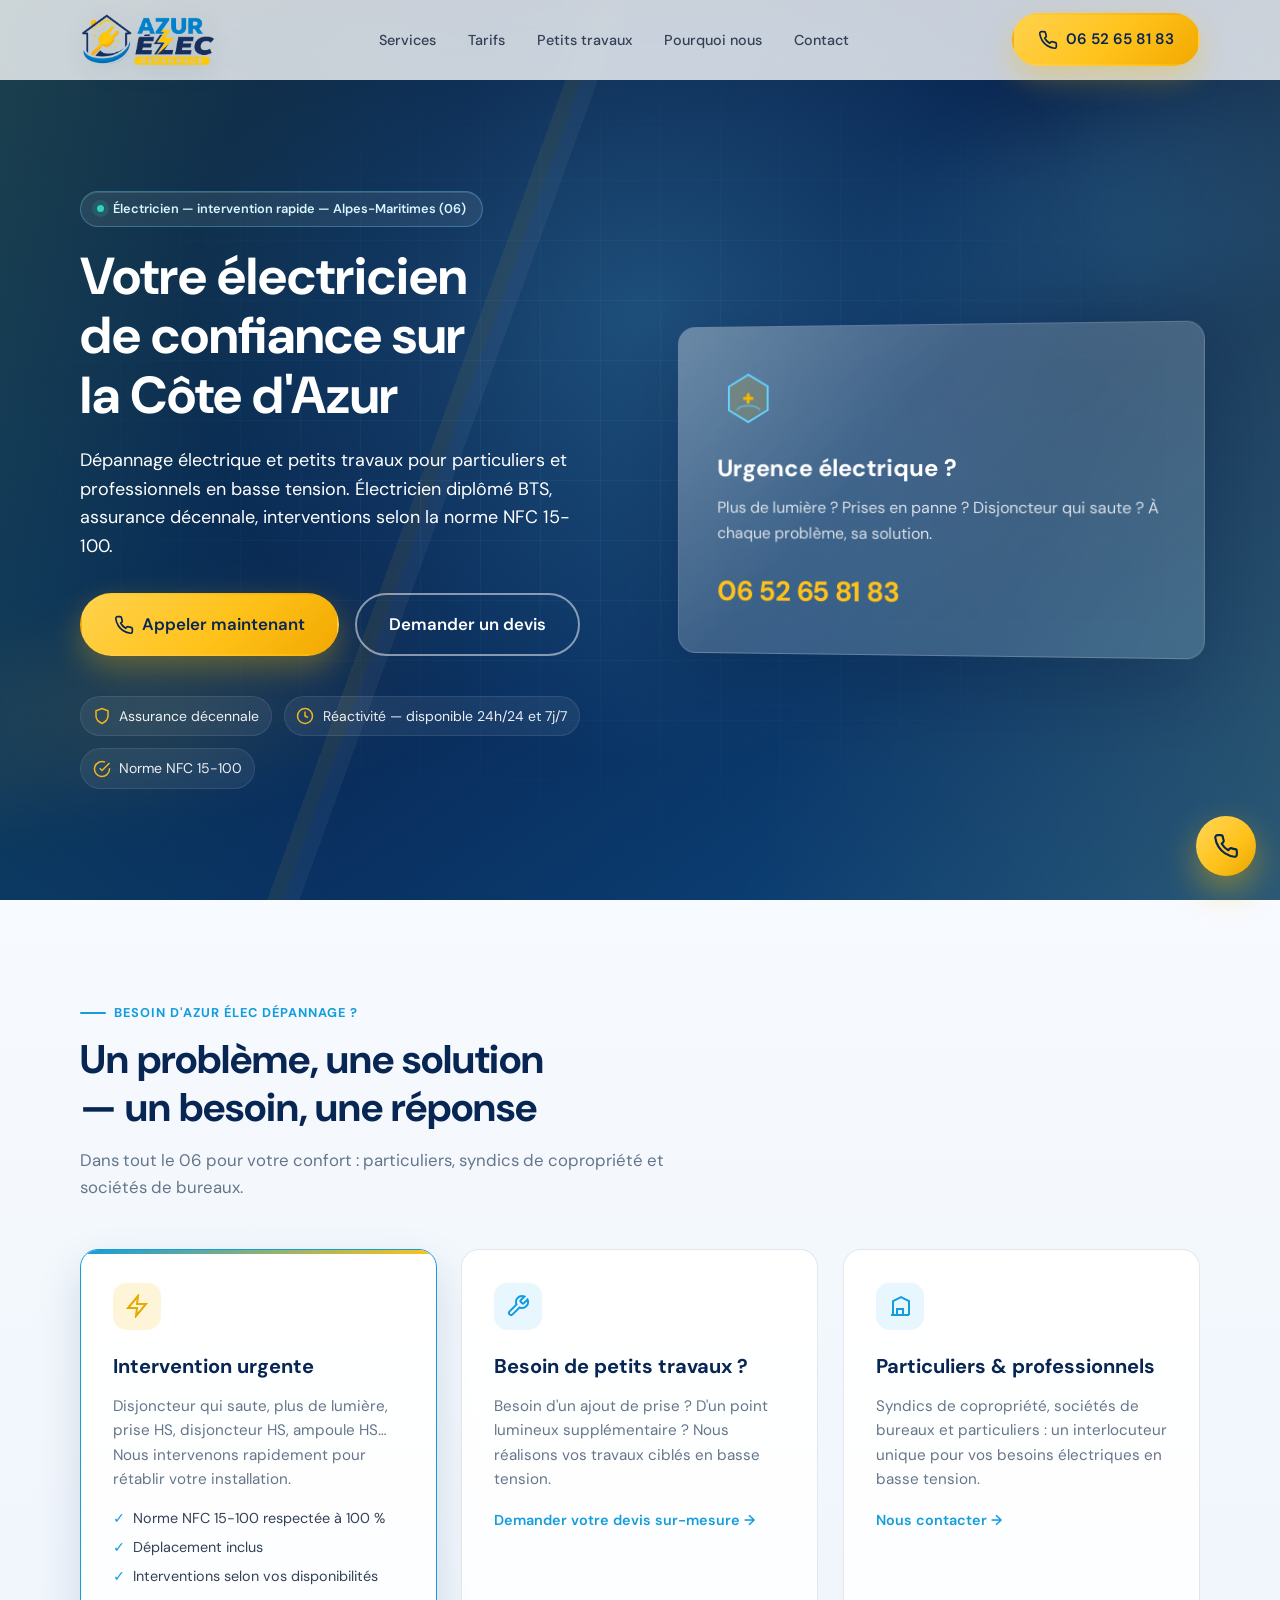
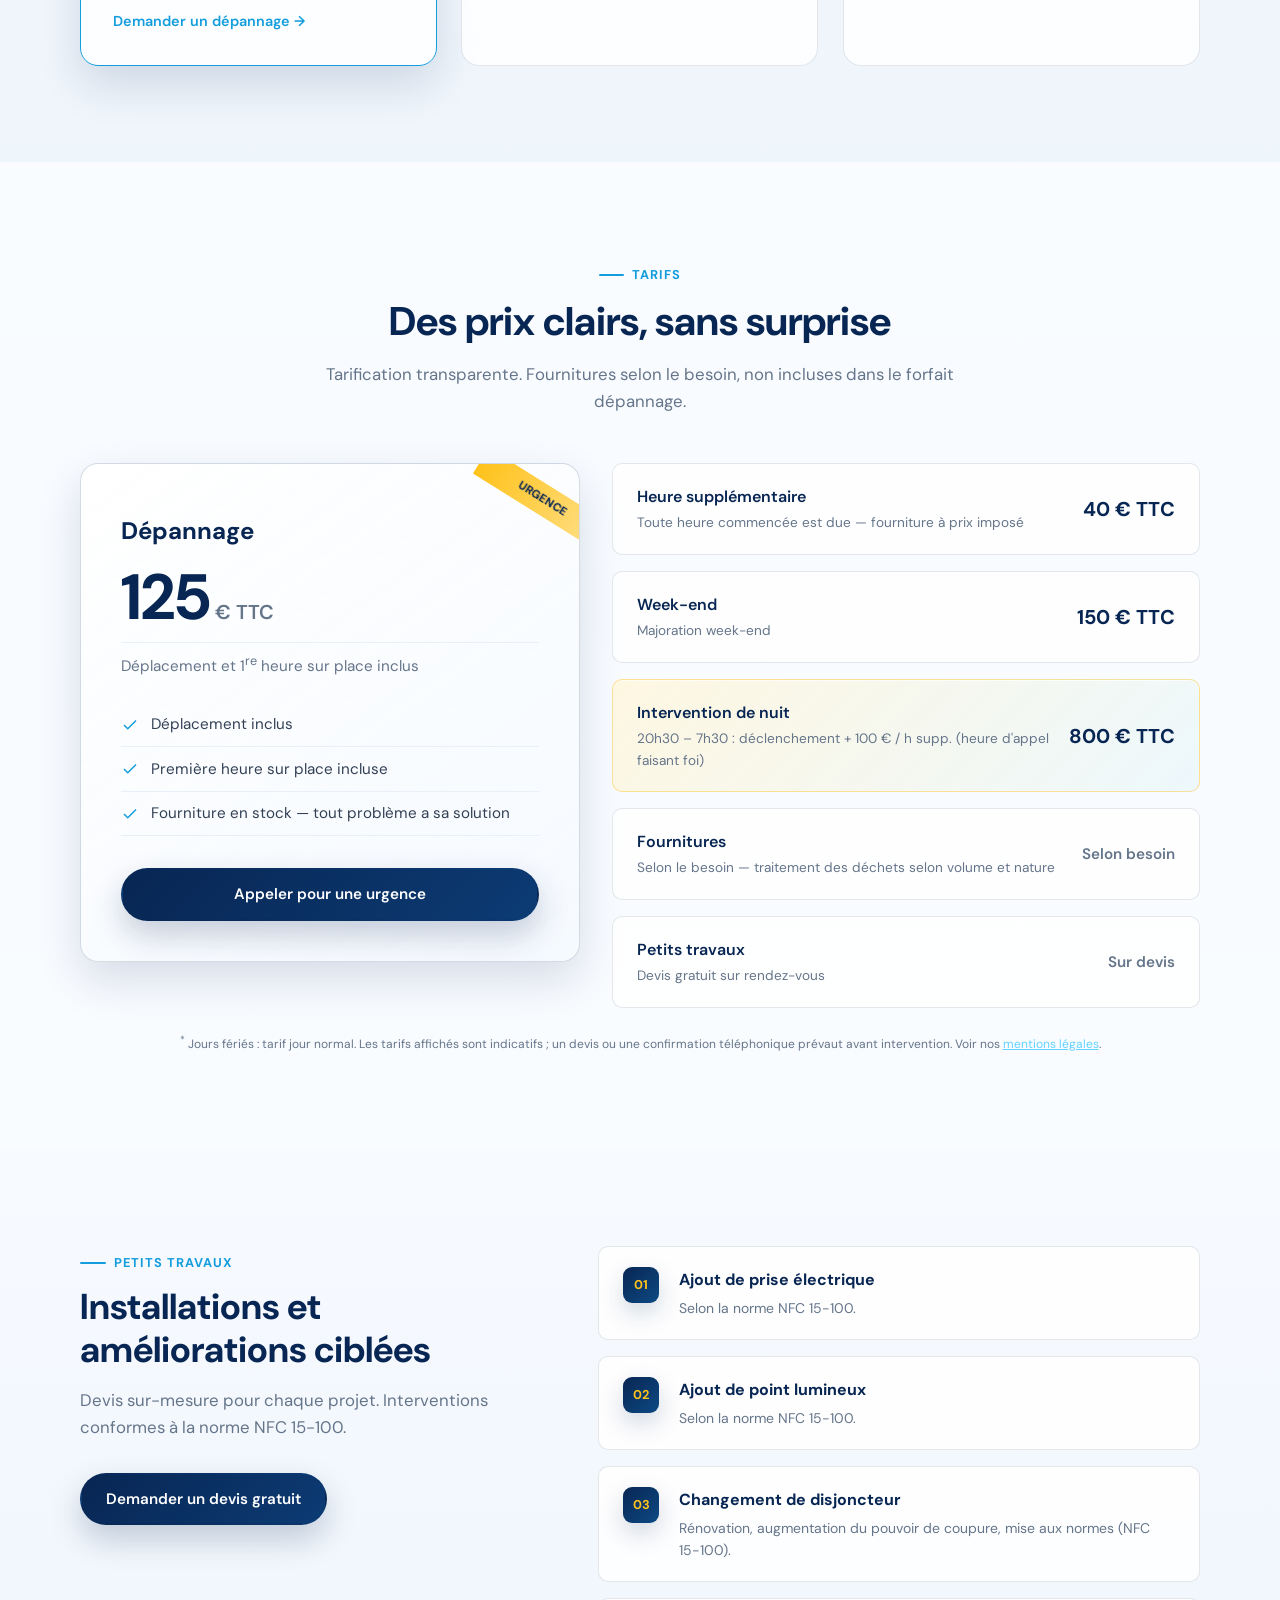
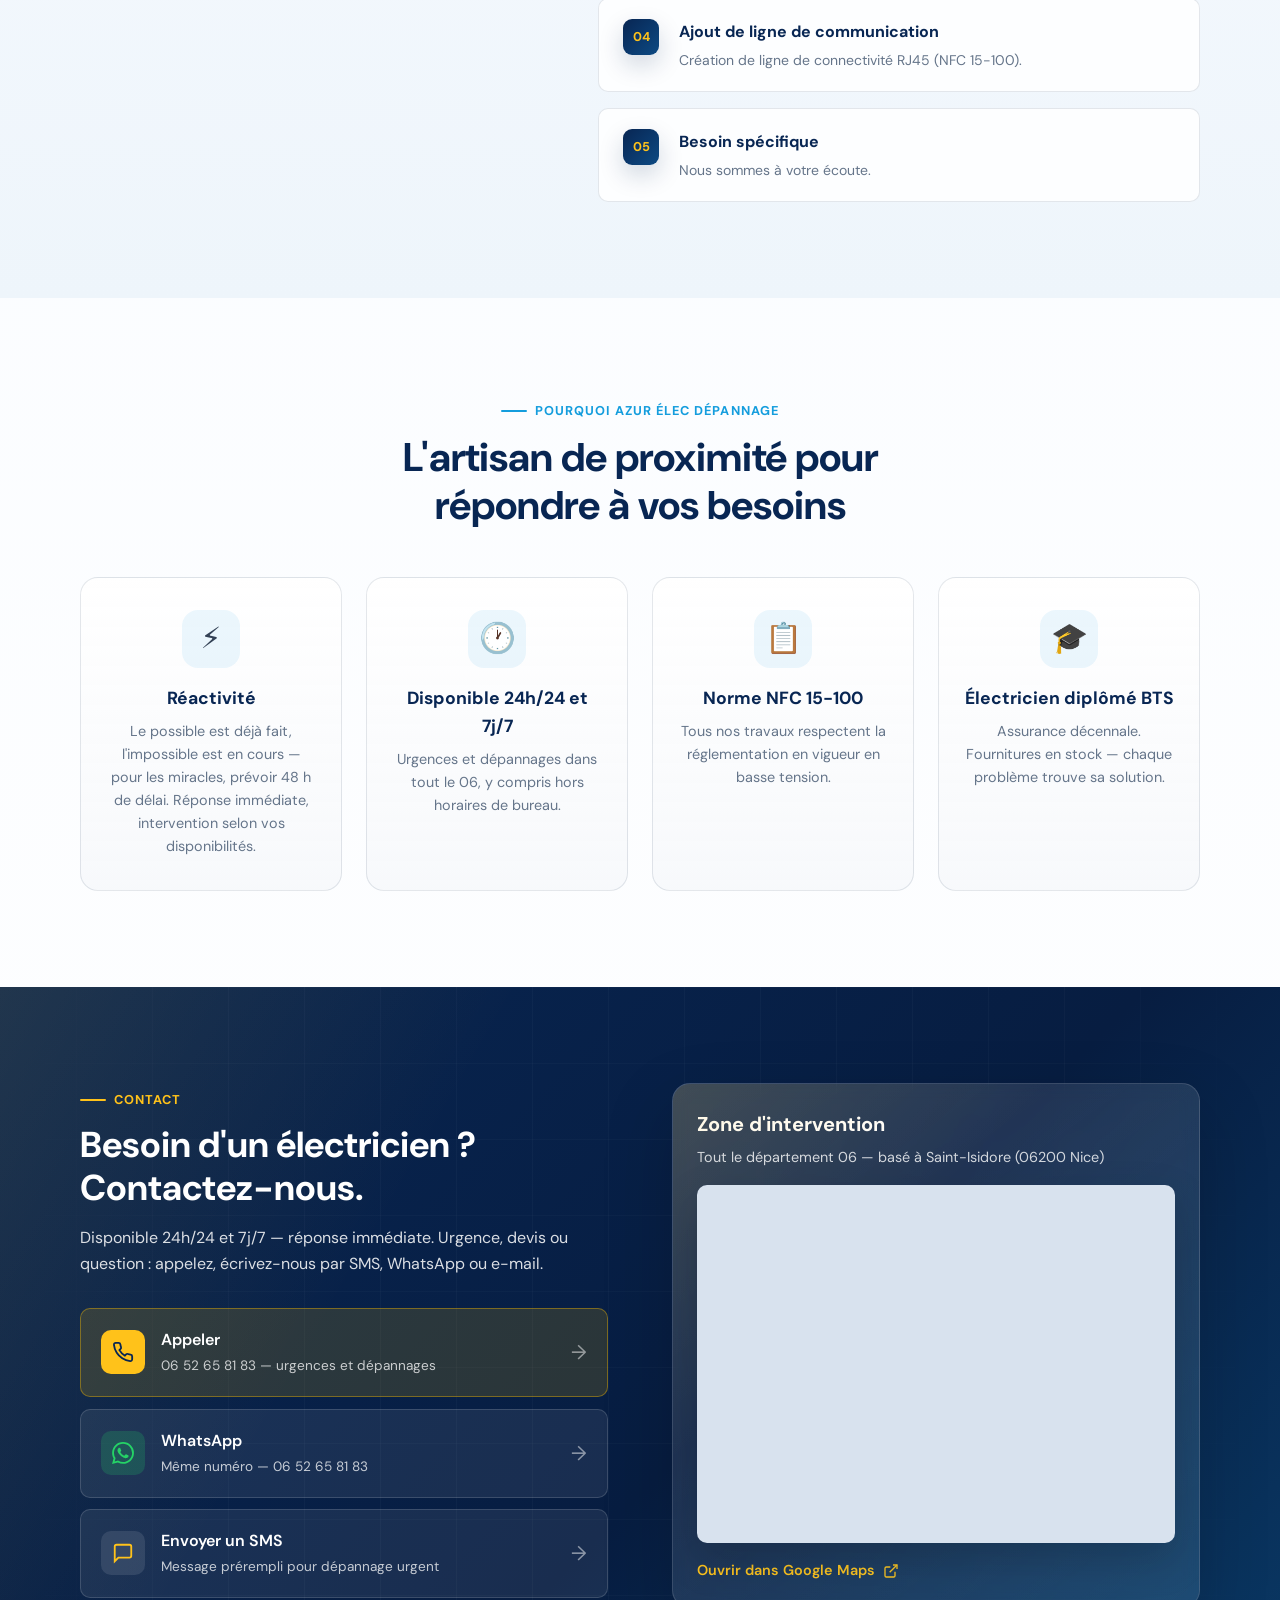
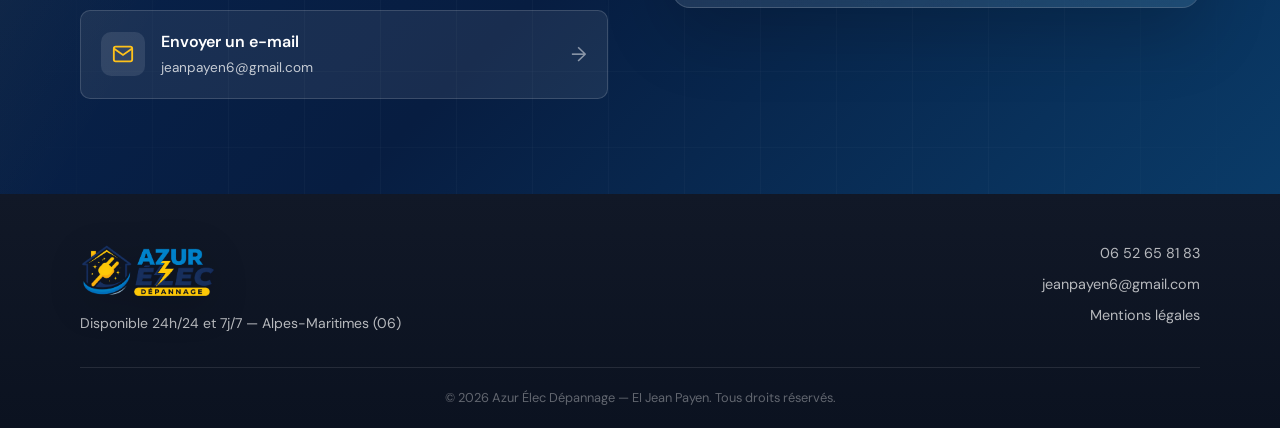
==== commit 6244e078: "Force refresh of deployed CSS assets" ====
--- a/site/index.html
+++ b/site/index.html
@@ -25,7 +25,7 @@
   <link rel="preconnect" href="https://fonts.gstatic.com" crossorigin>
   <link rel="dns-prefetch" href="https://maps.google.com">
   <link href="https://fonts.googleapis.com/css2?family=DM+Sans:ital,opsz,wght@0,9..40,400;0,9..40,500;0,9..40,600;0,9..40,700;1,9..40,400&display=swap" rel="stylesheet">
-  <link rel="stylesheet" href="css/style.css">
+  <link rel="stylesheet" href="css/style.css?v=20260606-2">
   <link rel="icon" href="assets/logo.png" type="image/png">
   <link rel="manifest" href="site.webmanifest">
   <script type="application/ld+json">
@@ -467,6 +467,6 @@
     <svg viewBox="0 0 24 24" fill="none" stroke="currentColor" stroke-width="2" aria-hidden="true"><path d="M22 16.92v3a2 2 0 0 1-2.18 2 19.79 19.79 0 0 1-8.63-3.07 19.5 19.5 0 0 1-6-6 19.79 19.79 0 0 1-3.07-8.67A2 2 0 0 1 4.11 2h3a2 2 0 0 1 2 1.72c.127.96.361 1.903.7 2.81a2 2 0 0 1-.45 2.11L8.09 9.91a16 16 0 0 0 6 6l1.27-1.27a2 2 0 0 1 2.11-.45c.907.339 1.85.573 2.81.7A2 2 0 0 1 22 16.92z"/></svg>
   </a>
 
-  <script src="js/main.js"></script>
+  <script src="js/main.js?v=20260606-2"></script>
 </body>
 </html>
